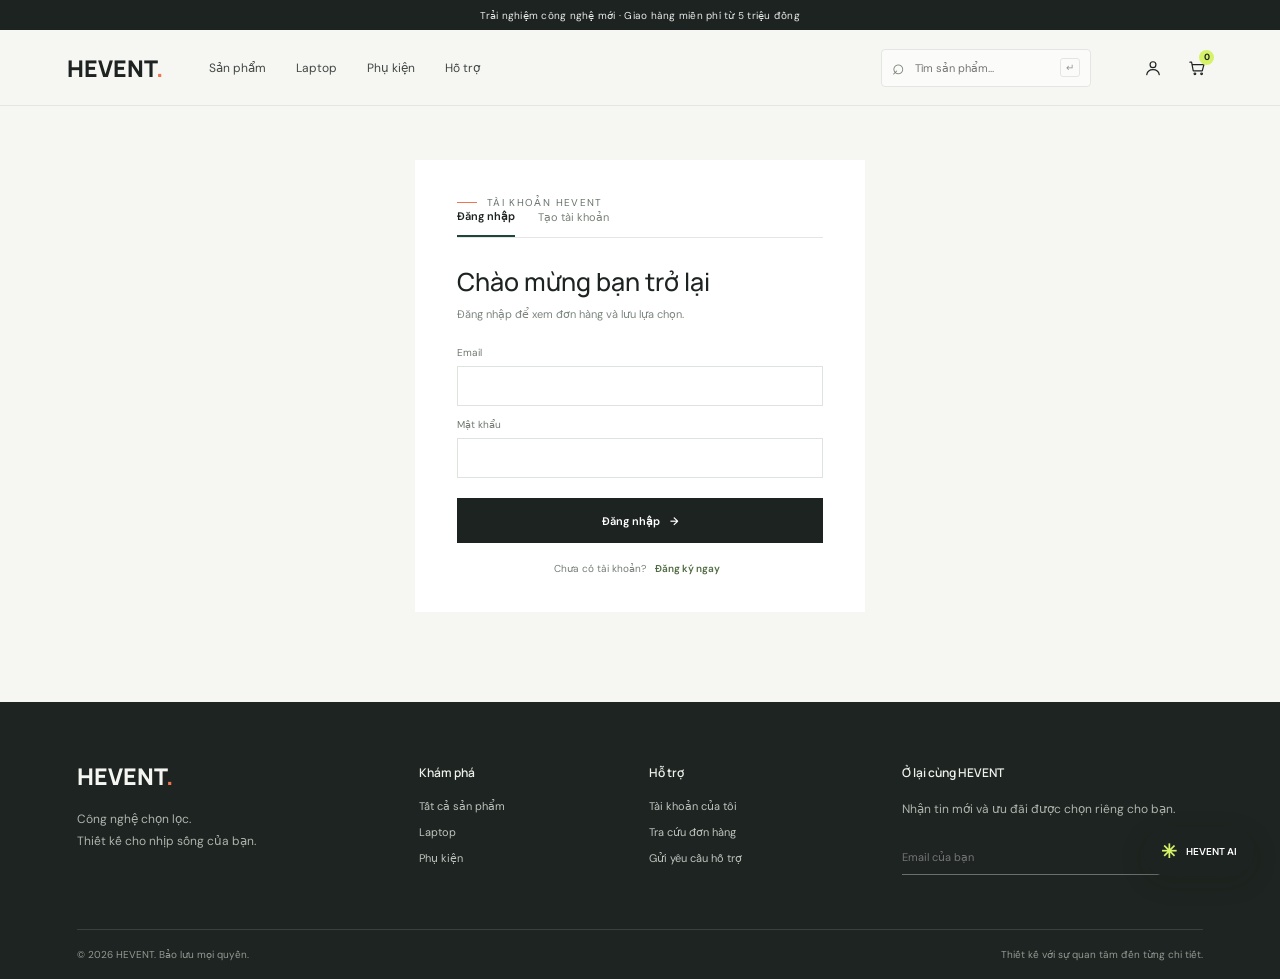
==== account.html @ fc51c32c "Add files via upload" ====
<!doctype html>
<html lang="vi">
<head>
  <meta charset="utf-8">
  <meta name="viewport" content="width=device-width, initial-scale=1">
  <meta name="theme-color" content="#f6f6f3">
  <meta name="description" content="HEVENT - công nghệ chọn lọc, trải nghiệm khác biệt.">
  <title>HEVENT | Tài khoản</title>
  <link rel="preconnect" href="https://fonts.googleapis.com">
  <link rel="preconnect" href="https://fonts.gstatic.com" crossorigin>
  <link href="https://fonts.googleapis.com/css2?family=DM+Sans:wght@400;500;600;700&family=Manrope:wght@400;500;600;700;800&display=swap" rel="stylesheet">
  <link rel="stylesheet" href="styles.css">
  <link rel="stylesheet" href="mobile.css">
  <link rel="stylesheet" href="admin.css">
</head>
<body>
  <div class="announcement">Trải nghiệm công nghệ mới · Giao hàng miễn phí từ 5 triệu đồng</div>
  <header class="site-header">
    <a class="brand" href="#home" aria-label="HEVENT trang chủ">HEVENT<span>.</span></a>
    <nav class="main-nav" aria-label="Điều hướng chính">
      <a href="#catalog">Sản phẩm</a>
      <a href="#catalog?category=Laptop">Laptop</a>
      <a href="#catalog?category=Phụ kiện">Phụ kiện</a>
      <a href="#support">Hỗ trợ</a>
    </nav>
    <form class="header-search" id="search-form" role="search">
      <span aria-hidden="true">⌕</span>
      <input id="search-input" placeholder="Tìm sản phẩm..." aria-label="Tìm sản phẩm">
      <kbd>↵</kbd>
    </form>
    <div class="header-actions">
      <button class="icon-button" id="account-link" title="Tài khoản" aria-label="Tài khoản">
        <svg viewBox="0 0 24 24" aria-hidden="true">
          <circle cx="12" cy="8" r="3.5" />
          <path d="M4.5 20c.7-4 3.2-6 7.5-6s6.8 2 7.5 6" />
        </svg>
      </button>
      <a class="icon-button cart-link" href="#cart" title="Giỏ hàng" aria-label="Giỏ hàng">
        <svg viewBox="0 0 24 24" aria-hidden="true">
          <path d="M3.5 5h2l2 10.5h10.8l2-7.5H7" />
          <circle cx="9.5" cy="19" r="1" />
          <circle cx="17.5" cy="19" r="1" />
        </svg>
        <span id="cart-count">0</span>
      </a>
      <button class="menu-toggle icon-button" id="menu-toggle" title="Mở menu" aria-label="Mở menu">
        <svg viewBox="0 0 24 24">
          <path d="M4 7h16M4 12h16M4 17h16" />
        </svg>
      </button>
    </div>
  </header>
  <main id="app"></main>
  <footer class="site-footer" id="support">
    <div class="footer-main">
      <div class="footer-brand">
        <a class="brand" href="#home">HEVENT<span>.</span></a>
        <p>Công nghệ chọn lọc.<br>Thiết kế cho nhịp sống của bạn.</p>
      </div>
      <div>
        <h3>Khám phá</h3>
        <a href="#catalog">Tất cả sản phẩm</a>
        <a href="#catalog?category=Laptop">Laptop</a>
        <a href="#catalog?category=Phụ kiện">Phụ kiện</a>
      </div>
      <div>
        <h3>Hỗ trợ</h3>
        <a href="#account">Tài khoản của tôi</a>
        <a href="#account">Tra cứu đơn hàng</a>
        <a href="#support-request">Gửi yêu cầu hỗ trợ</a>
      </div>
      <div class="newsletter">
        <h3>Ở lại cùng HEVENT</h3>
        <p>Nhận tin mới và ưu đãi được chọn riêng cho bạn.</p>
        <form id="newsletter-form">
          <input type="email" placeholder="Email của bạn" aria-label="Email nhận tin" required>
          <button aria-label="Đăng ký nhận tin">→</button>
        </form>
        <small id="newsletter-status"></small>
      </div>
    </div>
    <div class="footer-bottom">
      <span>© 2026 HEVENT. Bảo lưu mọi quyền.</span>
      <span>Thiết kế với sự quan tâm đến từng chi tiết.</span>
    </div>
  </footer>
  <button class="chat-launcher" id="chat-launcher" aria-label="Mở trợ lý HEVENT">
    <span class="chat-spark">✳</span>
    <span>HEVENT AI</span>
  </button>
  <section class="chat-panel" id="chat-panel" aria-label="Trợ lý HEVENT" hidden>
    <div class="chat-head">
      <div class="chat-avatar">✳</div>
      <div>
        <strong>Trợ lý HEVENT</strong>
        <small><i></i> Sẵn sàng tư vấn</small>
      </div>
      <button id="chat-close" class="icon-button" aria-label="Đóng chat">×</button>
    </div>
    <div class="chat-messages" id="chat-messages">
      <div class="chat-day">HÔM NAY</div>
      <div class="message assistant-message">Chào bạn! Mình có thể tìm laptop theo nhu cầu, so sánh cấu hình hoặc hướng dẫn đặt hàng. Bạn đang tìm gì nhỉ?</div>
      <div class="chat-prompts">
        <button data-prompt="Tư vấn laptop cho sinh viên">Laptop cho sinh viên</button>
        <button data-prompt="So sánh laptop nổi bật">So sánh sản phẩm</button>
        <button data-prompt="Hướng dẫn đặt hàng">Hướng dẫn mua hàng</button>
      </div>
    </div>
    <form class="chat-compose" id="chat-form">
      <input id="chat-input" placeholder="Nhắn cho HEVENT..." autocomplete="off" aria-label="Tin nhắn">
      <button aria-label="Gửi tin nhắn">↑</button>
    </form>
    <button class="chat-ticket-link" id="ticket-open">Cần nhân viên hỗ trợ? Gửi yêu cầu →</button>
  </section>
  <div class="toast" id="toast" role="status" aria-live="polite"></div>
  <script src="app.js"></script>
</body>
</html>
---- styles.css ----
:root {
  --ink: #1d2321;
  --muted: #707873;
  --line: #e3e6e2;
  --paper: #f6f6f3;
  --white: #fff;
  --lime: #d5f268;
  --green: #1d4739;
  --orange: #ed7553;
  --blue: #dce9f0;
  --font: 'DM Sans',sans-serif;
  --display: 'Manrope',sans-serif
}
* {
  box-sizing: border-box
}
html {
  scroll-behavior: smooth
}
body {
  margin: 0;
  background: var(--paper);
  color: var(--ink);
  font-family: var(--font);
  font-size: 14px;
  -webkit-font-smoothing: antialiased
}
button,input,select,textarea {
  font: inherit
}
button,a {
  -webkit-tap-highlight-color: transparent
}
a {
  color: inherit;
  text-decoration: none
}
button {
  color: inherit
}
.announcement {
  height: 30px;
  background: #1d2321;
  color: #e9ece9;
  text-align: center;
  font-size: 10px;
  letter-spacing: .25px;
  display: grid;
  place-items: center
}
.site-header {
  height: 76px;
  background: rgba(246,246,243,.95);
  display: flex;
  align-items: center;
  padding: 0 max(calc((100vw - 1320px)/2),5.2vw);
  gap: 46px;
  border-bottom: 1px solid rgba(29,35,33,.08);
  position: sticky;
  top: 0;
  z-index: 20;
  backdrop-filter: blur(16px)
}
.brand {
  font: 800 23px var(--display);
  letter-spacing: 0;
  white-space: nowrap
}
.brand span {
  color: var(--orange)
}
.main-nav {
  display: flex;
  align-items: center;
  gap: 30px;
  white-space: nowrap
}
.main-nav a {
  font-size: 12px;
  color: #414844;
  transition: color .2s
}
.main-nav a:hover,.text-link:hover {
  color: #648418
}
.header-search {
  height: 38px;
  border: 1px solid var(--line);
  border-radius: 4px;
  display: flex;
  align-items: center;
  gap: 8px;
  padding: 0 10px;
  margin-left: auto;
  min-width: 210px;
  background: rgba(255,255,255,.55)
}
.header-search>span {
  font-size: 21px;
  line-height: 1;
  color: #788078
}
.header-search input {
  width: 100%;
  border: 0;
  background: transparent;
  outline: 0;
  font-size: 11px
}
.header-search kbd {
  font: 10px var(--font);
  color: #929992;
  border: 1px solid var(--line);
  padding: 2px 5px;
  border-radius: 3px
}
.header-actions {
  display: flex;
  align-items: center;
  gap: 12px
}
.icon-button {
  position: relative;
  border: 0;
  background: transparent;
  padding: 6px;
  display: grid;
  place-items: center;
  cursor: pointer;
  color: var(--ink)
}
.icon-button svg {
  width: 20px;
  height: 20px;
  fill: none;
  stroke: currentColor;
  stroke-width: 1.45;
  stroke-linecap: round;
  stroke-linejoin: round
}
.cart-link span {
  position: absolute;
  right: -1px;
  top: -2px;
  min-width: 15px;
  height: 15px;
  display: grid;
  place-items: center;
  background: var(--lime);
  border-radius: 50%;
  font-size: 9px;
  font-weight: 700
}
.menu-toggle {
  display: none
}
.site-footer {
  background: #1e2421;
  color: #edf0eb;
  padding: 58px max(calc((100vw - 1240px)/2),6vw) 0;
  margin-top: 90px
}
.footer-main {
  display: grid;
  grid-template-columns: 1.3fr .8fr .9fr 1.35fr;
  gap: 52px;
  padding-bottom: 52px
}
.footer-brand p,.newsletter p {
  color: #aeb5ae;
  line-height: 1.8;
  font-size: 12px;
  margin-top: 17px
}
.site-footer h3 {
  font: 600 12px var(--display);
  margin: 4px 0 18px
}
.site-footer .footer-main>div:not(:first-child)>a {
  display: block;
  color: #bfc5bf;
  font-size: 11px;
  margin: 12px 0
}
.site-footer .brand {
  color: #f5f6f2
}
.newsletter form {
  display: flex;
  border-bottom: 1px solid #68706a;
  margin-top: 19px
}
.newsletter input {
  border: 0;
  background: none;
  color: white;
  outline: 0;
  padding: 10px 0;
  width: 100%;
  font-size: 11px
}
.newsletter button {
  background: none;
  border: 0;
  color: var(--lime);
  font-size: 19px;
  cursor: pointer
}
.newsletter small {
  color: var(--lime);
  font-size: 10px
}
.footer-bottom {
  border-top: 1px solid #3a413c;
  display: flex;
  justify-content: space-between;
  padding: 18px 0;
  color: #929a93;
  font-size: 10px
}
.hero {
  max-width: 1440px;
  margin: auto;
  padding: 27px 5.2vw 0
}
.hero-grid {
  display: grid;
  grid-template-columns: 1.08fr .92fr;
  min-height: 470px;
  background: #e5ebe5;
  overflow: hidden;
  position: relative
}
.hero-copy {
  padding: 72px 30px 58px clamp(35px,7.4vw,108px);
  display: flex;
  flex-direction: column;
  align-items: flex-start;
  justify-content: center;
  position: relative;
  z-index: 2
}
.eyebrow {
  font-size: 10px;
  letter-spacing: 1.35px;
  text-transform: uppercase;
  color: #68736b;
  display: flex;
  align-items: center;
  gap: 10px
}
.eyebrow:before {
  content: '';
  width: 20px;
  height: 1px;
  background: var(--orange)
}
h1,h2,h3,p {
  margin-top: 0
}
.hero h1 {
  font: 500 clamp(39px,5.1vw,68px)/1.07 var(--display);
  letter-spacing: 0;
  margin: 22px 0 18px;
  max-width: 520px
}
.hero h1 em {
  font-style: normal;
  color: #667963
}
.hero-copy>p {
  max-width: 380px;
  color: #66706a;
  line-height: 1.8;
  font-size: 13px;
  margin-bottom: 27px
}
.button {
  display: inline-flex;
  align-items: center;
  justify-content: center;
  gap: 10px;
  border: 0;
  cursor: pointer;
  min-height: 45px;
  padding: 0 19px;
  font-size: 11px;
  font-weight: 600;
  transition: transform .2s,background .2s
}
.button:hover {
  transform: translateY(-2px)
}
.button-dark {
  background: var(--ink);
  color: white
}
.button-dark:hover {
  background: var(--green)
}
.button-light {
  background: white;
  color: var(--ink)
}
.button-lime {
  background: var(--lime);
  color: #243021
}
.button-outline {
  border: 1px solid var(--line);
  background: transparent
}
.hero-photo {
  position: relative;
  min-height: 420px;
  background: #c9d6d2 url('https://images.unsplash.com/photo-1496181133206-80ce9b88a853?auto=format&fit=crop&w=1400&q=85') center 49%/cover no-repeat
}
.hero-photo:after {
  content: '';
  position: absolute;
  inset: 0;
  background: linear-gradient(90deg,rgba(229,235,229,.25),transparent 34%)
}
.hero-note {
  position: absolute;
  right: 27px;
  bottom: 24px;
  background: rgba(255,255,255,.9);
  backdrop-filter: blur(12px);
  padding: 14px 18px;
  min-width: 158px
}
.hero-note span {
  font-size: 9px;
  color: #6b756d;
  display: block;
  margin-bottom: 5px
}
.hero-note strong {
  font: 600 12px var(--display)
}
.hero-index {
  position: absolute;
  bottom: 25px;
  left: clamp(35px,7.4vw,108px);
  font-size: 10px;
  color: #69726c
}
.hero-index b {
  color: var(--ink)
}
.hero-arrow {
  position: absolute;
  bottom: 18px;
  right: calc(46% + 20px);
  display: flex;
  gap: 6px
}
.circle-button {
  border: 1px solid #cbd2cc;
  background: transparent;
  width: 31px;
  height: 31px;
  border-radius: 50%;
  cursor: pointer
}
.perks {
  display: grid;
  grid-template-columns: repeat(4,1fr);
  max-width: 1240px;
  margin: 0 auto;
  padding: 24px 6vw;
  border-bottom: 1px solid var(--line)
}
.perk {
  display: flex;
  align-items: center;
  justify-content: center;
  gap: 11px;
  border-right: 1px solid var(--line)
}
.perk:last-child {
  border: 0
}
.perk-symbol {
  font-size: 17px;
  color: #5d7650
}
.perk strong {
  display: block;
  font-size: 10px;
  font-weight: 600
}
.perk small {
  display: block;
  color: #7d857e;
  font-size: 9px;
  margin-top: 4px
}
.section {
  max-width: 1240px;
  margin: 0 auto;
  padding: 79px 0 0
}
.section-heading {
  display: flex;
  align-items: end;
  justify-content: space-between;
  margin-bottom: 27px
}
.section-heading .eyebrow {
  margin-bottom: 12px
}
.section-heading h2 {
  font: 500 31px/1.2 var(--display);
  letter-spacing: 0;
  margin: 0
}
.section-heading p {
  font-size: 11px;
  color: var(--muted);
  margin: 8px 0 0
}
.text-link {
  font-size: 11px;
  font-weight: 600;
  display: flex;
  gap: 10px;
  align-items: center
}
.category-rail {
  display: grid;
  grid-template-columns: repeat(5,1fr);
  gap: 12px
}
.category-tile {
  height: 145px;
  background: white;
  position: relative;
  display: flex;
  align-items: flex-end;
  padding: 17px;
  overflow: hidden;
  transition: transform .2s
}
.category-tile:hover {
  transform: translateY(-3px)
}
.category-tile:before {
  content: attr(data-mark);
  position: absolute;
  top: 6px;
  right: 14px;
  color: #ecede9;
  font: 700 76px var(--display);
  letter-spacing: 0
}
.category-tile:nth-child(2) {
  background: #e7eae1
}
.category-tile:nth-child(3) {
  background: #e5ecee
}
.category-tile:nth-child(4) {
  background: #ece5df
}
.category-tile:nth-child(5) {
  background: #e9e9e2
}
.category-tile span {
  font: 600 13px var(--display);
  position: relative
}
.category-tile small {
  font: 10px var(--font);
  display: block;
  color: #777f78;
  margin-top: 5px
}
.products-section {
  padding-top: 82px
}
.product-toolbar {
  display: flex;
  gap: 8px
}
.chip {
  border: 1px solid var(--line);
  border-radius: 30px;
  padding: 8px 13px;
  background: transparent;
  cursor: pointer;
  font-size: 10px;
  color: #5d665f
}
.chip.active,.chip:hover {
  background: var(--ink);
  border-color: var(--ink);
  color: white
}
.product-grid {
  display: grid;
  grid-template-columns: repeat(4,minmax(0,1fr));
  gap: 14px
}
.product-card {
  min-width: 0;
  background: white;
  position: relative;
  cursor: pointer;
  transition: transform .24s;
  display: flex;
  flex-direction: column
}
.product-card:hover {
  transform: translateY(-4px)
}
.product-visual {
  height: 205px;
  background: #eef0ed;
  position: relative;
  overflow: hidden;
  display: grid;
  place-items: center
}
.product-visual img {
  width: 100%;
  height: 100%;
  object-fit: cover;
  transition: transform .45s
}
.product-card:hover .product-visual img {
  transform: scale(1.04)
}
.product-tag {
  position: absolute;
  top: 12px;
  left: 12px;
  background: var(--lime);
  padding: 5px 8px;
  font-size: 8px;
  text-transform: uppercase;
  letter-spacing: .5px
}
.product-fav {
  position: absolute;
  right: 10px;
  top: 10px;
  background: #fff;
  width: 28px;
  height: 28px;
  border: 0;
  border-radius: 50%;
  cursor: pointer;
  font-size: 15px
}
.product-info {
  padding: 15px 15px 16px;
  display: flex;
  flex-direction: column;
  flex: 1
}
.product-brand {
  font-size: 9px;
  letter-spacing: .6px;
  color: #818a82;
  text-transform: uppercase
}
.product-info h3 {
  font: 600 13px/1.45 var(--display);
  margin: 7px 0;
  min-height: 36px
}
.product-meta {
  font-size: 9px;
  color: #7c857e;
  line-height: 1.6
}
.product-bottom {
  display: flex;
  align-items: end;
  justify-content: space-between;
  margin-top: 14px;
  gap: 6px
}
.product-price {
  font: 700 14px var(--display)
}
.product-old {
  font-size: 9px;
  color: #9ba19b;
  text-decoration: line-through;
  margin-top: 4px
}
.add-small {
  width: 30px;
  height: 30px;
  background: #f1f3ef;
  border: 0;
  border-radius: 50%;
  font-size: 18px;
  cursor: pointer;
  flex: none
}
.add-small:hover {
  background: var(--lime)
}
.product-compare {
  font-size: 9px;
  color: #727a73;
  display: flex;
  align-items: center;
  gap: 5px;
  margin-top: 12px
}
.product-compare input {
  accent-color: #5a744b
}
.editorial-band {
  max-width: 1240px;
  margin: 84px auto 0;
  display: grid;
  grid-template-columns: 1fr 1fr;
  min-height: 325px;
  background: #e8ebe5
}
.editorial-image {
  background: url('https://images.unsplash.com/photo-1498050108023-c5249f4df085?auto=format&fit=crop&w=1200&q=85') center/cover;
  min-height: 300px
}
.editorial-copy {
  padding: 48px clamp(25px,5vw,72px);
  display: flex;
  flex-direction: column;
  align-items: flex-start;
  justify-content: center
}
.editorial-copy h2 {
  font: 500 31px/1.2 var(--display);
  margin: 15px 0
}
.editorial-copy p {
  color: #67716a;
  line-height: 1.8;
  font-size: 12px;
  max-width: 370px
}
.editorial-copy .button {
  margin-top: 9px
}
.quote-band {
  max-width: 1240px;
  margin: 70px auto 0;
  padding: 34px 8%;
  background: #dce9f0;
  display: flex;
  align-items: center;
  justify-content: space-between;
  gap: 20px
}
.quote-band p {
  font: 500 17px/1.6 var(--display);
  max-width: 550px;
  margin: 0
}
.quote-band span {
  font-size: 10px;
  color: #687773
}
.catalog-layout {
  max-width: 1240px;
  margin: 0 auto;
  padding: 42px 0 0;
  display: grid;
  grid-template-columns: 205px 1fr;
  gap: 36px
}
.catalog-title {
  grid-column: 1/-1;
  display: flex;
  align-items: end;
  justify-content: space-between;
  margin-bottom: -8px
}
.catalog-title .eyebrow {
  margin-bottom: 13px
}
.catalog-title h1 {
  font: 500 34px var(--display);
  margin: 0
}
.catalog-title p {
  color: var(--muted);
  font-size: 11px;
  margin: 9px 0 0
}
.catalog-side {
  border-right: 1px solid var(--line);
  padding-right: 23px
}
.filter-group {
  padding: 18px 0;
  border-bottom: 1px solid var(--line)
}
.filter-group h3 {
  font: 600 11px var(--display);
  margin-bottom: 14px
}
.filter-option {
  display: flex;
  align-items: center;
  gap: 8px;
  margin: 11px 0;
  color: #616a62;
  font-size: 10px
}
.filter-option input {
  accent-color: var(--green)
}
.filter-option span:last-child {
  margin-left: auto;
  color: #939a94
}
.range-wrap input {
  width: 100%;
  accent-color: var(--green)
}
.range-value {
  font-size: 10px;
  color: #6e776f;
  margin-top: 8px
}
.catalog-results {
  min-width: 0
}
.catalog-controls {
  display: flex;
  align-items: center;
  justify-content: space-between;
  margin-bottom: 17px
}
.catalog-controls>span {
  font-size: 10px;
  color: #768078
}
.catalog-controls select {
  border: 1px solid var(--line);
  padding: 9px;
  background: transparent;
  color: #566057;
  font-size: 10px;
  outline: 0
}
.catalog-grid {
  grid-template-columns: repeat(3,minmax(0,1fr))
}
.catalog-grid .product-visual {
  height: 190px
}
.breadcrumb {
  max-width: 1240px;
  margin: 27px auto 20px;
  font-size: 10px;
  color: #849087
}
.breadcrumb a:hover {
  color: var(--ink)
}
.product-detail {
  max-width: 1240px;
  margin: auto;
  display: grid;
  grid-template-columns: 1.06fr .94fr;
  gap: 68px;
  padding: 4px 0 20px
}
.detail-photo {
  background: #e9ece8;
  aspect-ratio: 1.12;
  position: relative;
  overflow: hidden
}
.detail-photo img {
  width: 100%;
  height: 100%;
  object-fit: cover
}
.detail-thumb-row {
  display: flex;
  gap: 9px;
  margin-top: 10px
}
.detail-thumb {
  width: 72px;
  height: 62px;
  background: #e9ece8;
  border: 1px solid transparent;
  padding: 0;
  cursor: pointer
}
.detail-thumb img {
  width: 100%;
  height: 100%;
  object-fit: cover
}
.detail-thumb.selected {
  border-color: #627a4b
}
.detail-copy {
  padding: 9px 0
}
.detail-copy .product-brand {
  letter-spacing: 1px
}
.detail-copy h1 {
  font: 500 34px/1.2 var(--display);
  margin: 14px 0
}
.detail-rating {
  font-size: 10px;
  color: #768078
}
.detail-rating b {
  color: #667e49
}
.detail-price {
  font: 700 24px var(--display);
  margin: 21px 0 5px
}
.detail-old {
  font-size: 11px;
  color: #909790;
  text-decoration: line-through
}
.detail-note {
  font-size: 10px;
  color: #717a72;
  margin: 14px 0 25px
}
.detail-copy h3 {
  font: 600 11px var(--display);
  margin: 22px 0 10px
}
.color-options {
  display: flex;
  gap: 9px
}
.color-dot {
  border: 1px solid #dfe2de;
  background: white;
  padding: 5px 9px;
  font-size: 10px;
  cursor: pointer
}
.color-dot.active {
  border-color: #445f43
}
.detail-actions {
  display: flex;
  gap: 9px;
  margin-top: 24px
}
.detail-actions .button:first-child {
  flex: 1
}
.qty-control {
  display: flex;
  align-items: center;
  border: 1px solid var(--line)
}
.qty-control button {
  width: 34px;
  height: 43px;
  background: transparent;
  border: 0;
  cursor: pointer
}
.qty-control span {
  width: 22px;
  text-align: center;
  font-size: 11px
}
.spec-list {
  border-top: 1px solid var(--line);
  margin-top: 26px
}
.spec-row {
  display: flex;
  justify-content: space-between;
  gap: 12px;
  padding: 12px 0;
  border-bottom: 1px solid var(--line);
  font-size: 10px
}
.spec-row span {
  color: #778077
}
.benefit-list {
  display: grid;
  grid-template-columns: 1fr 1fr;
  gap: 13px;
  margin-top: 20px
}
.benefit-list span {
  font-size: 10px;
  color: #647064
}
.benefit-list b {
  color: #57724a;
  margin-right: 6px
}
.page-shell {
  max-width: 1160px;
  margin: 54px auto 0;
  min-height: 360px
}
.page-heading {
  margin-bottom: 28px
}
.page-heading .eyebrow {
  margin-bottom: 12px
}
.page-heading h1 {
  font: 500 34px var(--display);
  margin: 0
}
.page-heading p {
  font-size: 11px;
  color: var(--muted);
  margin: 9px 0
}
.cart-layout {
  display: grid;
  grid-template-columns: 1fr 350px;
  gap: 50px
}
.cart-list {
  border-top: 1px solid var(--line)
}
.cart-row {
  display: grid;
  grid-template-columns: 95px 1fr auto auto;
  align-items: center;
  gap: 18px;
  padding: 16px 0;
  border-bottom: 1px solid var(--line)
}
.cart-row img {
  width: 95px;
  height: 82px;
  object-fit: cover;
  background: #ecefeb
}
.cart-row h3 {
  font: 600 12px/1.45 var(--display);
  margin: 0 0 5px
}
.cart-row p {
  font-size: 10px;
  color: #7c857e;
  margin: 0
}
.cart-row .qty-control button {
  height: 30px;
  width: 29px
}
.cart-row .qty-control {
  height: 32px
}
.cart-row .row-price {
  font: 600 12px var(--display);
  white-space: nowrap
}
.remove-line {
  border: 0;
  background: none;
  color: #9aa19b;
  cursor: pointer;
  font-size: 17px;
  margin-left: -12px
}
.summary-box {
  background: #fff;
  padding: 23px;
  height: max-content
}
.summary-box h2 {
  font: 600 15px var(--display);
  margin-bottom: 20px
}
.summary-line {
  display: flex;
  justify-content: space-between;
  margin: 12px 0;
  color: #6a746c;
  font-size: 11px
}
.summary-line.total {
  border-top: 1px solid var(--line);
  padding-top: 16px;
  margin-top: 18px;
  color: var(--ink);
  font-weight: 700
}
.summary-box .button {
  width: 100%;
  margin-top: 13px
}
.summary-box small {
  font-size: 9px;
  color: #818a82;
  line-height: 1.7;
  display: block;
  margin-top: 11px
}
.empty-state {
  text-align: center;
  padding: 65px 15px;
  background: white
}
.empty-state .empty-mark {
  font-size: 31px;
  color: #9eaa94
}
.empty-state h2 {
  font: 500 20px var(--display);
  margin: 12px 0 8px
}
.empty-state p {
  color: #7a847b;
  font-size: 11px
}
.checkout-layout {
  display: grid;
  grid-template-columns: 1.2fr .8fr;
  gap: 45px
}
.form-section {
  margin: 0 0 26px
}
.form-section h2 {
  font: 600 15px var(--display);
  margin-bottom: 15px
}
.form-grid {
  display: grid;
  grid-template-columns: 1fr 1fr;
  gap: 12px
}
.field {
  display: flex;
  flex-direction: column;
  gap: 7px;
  margin-bottom: 12px
}
.field label {
  font-size: 10px;
  color: #6e786f
}
.field input,.field select,.field textarea {
  border: 1px solid #dfe3df;
  background: #fff;
  padding: 12px;
  font-size: 11px;
  outline: 0;
  border-radius: 0
}
.field input:focus,.field select:focus,.field textarea:focus {
  border-color: #69805d
}
.field.full {
  grid-column: 1/-1
}
.payment-option {
  padding: 13px;
  border: 1px solid var(--line);
  display: flex;
  align-items: center;
  gap: 10px;
  font-size: 10px;
  margin: 8px 0;
  background: #fff
}
.payment-option input {
  accent-color: var(--green)
}
.auth-wrap {
  max-width: 450px;
  margin: 0 auto;
  background: white;
  padding: 36px 42px
}
.auth-tabs {
  display: flex;
  border-bottom: 1px solid var(--line);
  gap: 23px;
  margin-bottom: 26px
}
.auth-tabs button {
  background: none;
  border: 0;
  padding: 0 0 12px;
  cursor: pointer;
  font-size: 11px;
  color: #788078
}
.auth-tabs button.active {
  color: var(--ink);
  border-bottom: 2px solid var(--green);
  font-weight: 600
}
.auth-wrap h1 {
  font: 500 25px var(--display);
  margin-bottom: 8px
}
.auth-wrap>p {
  color: #7c857e;
  font-size: 11px;
  margin-bottom: 25px
}
.auth-wrap .button {
  width: 100%;
  margin-top: 8px
}
.auth-switch {
  font-size: 10px;
  text-align: center;
  color: #747d75;
  margin-top: 18px
}
.auth-switch button {
  border: 0;
  background: none;
  color: #506c42;
  font-size: 10px;
  cursor: pointer;
  font-weight: 600
}
.account-layout {
  display: grid;
  grid-template-columns: 225px 1fr;
  gap: 34px
}
.account-nav {
  background: white;
  padding: 13px;
  height: max-content
}
.account-nav button {
  width: 100%;
  text-align: left;
  padding: 13px;
  border: 0;
  background: none;
  font-size: 10px;
  cursor: pointer;
  color: #727b73
}
.account-nav button.active {
  background: #eff2ec;
  color: #344734;
  font-weight: 600
}
.account-panel {
  background: white;
  padding: 27px
}
.account-panel h2 {
  font: 600 16px var(--display)
}
.account-panel>p {
  font-size: 10px;
  color: #788078
}
.account-orders {
  width: 100%;
  border-collapse: collapse;
  margin-top: 19px;
  font-size: 10px
}
.account-orders th,.account-orders td {
  text-align: left;
  border-bottom: 1px solid var(--line);
  padding: 13px 8px
}
.account-orders th {
  color: #7c857d;
  font-weight: 500
}
.status {
  display: inline-block;
  background: #edf1e8;
  color: #536c45;
  padding: 5px 8px;
  font-size: 9px
}
.admin-shell {
  max-width: 1320px;
  margin: 35px auto 0;
  display: grid;
  grid-template-columns: 205px 1fr;
  gap: 25px;
  min-height: 510px
}
.admin-side {
  background: #202723;
  padding: 22px 13px;
  color: #e9ece9;
  height: max-content
}
.admin-side .brand {
  font-size: 17px;
  padding: 0 9px;
  display: block;
  margin-bottom: 25px
}
.admin-side>small {
  font-size: 9px;
  color: #929b94;
  letter-spacing: .7px;
  padding: 0 10px
}
.admin-side button {
  width: 100%;
  display: flex;
  gap: 10px;
  align-items: center;
  padding: 12px 10px;
  background: none;
  border: 0;
  color: #bdc5bd;
  font-size: 10px;
  text-align: left;
  cursor: pointer;
  margin-top: 3px
}
.admin-side button.active,.admin-side button:hover {
  background: #36443a;
  color: #fff
}
.admin-content {
  min-width: 0
}
.admin-heading {
  display: flex;
  align-items: center;
  justify-content: space-between;
  margin: 0 0 22px
}
.admin-heading h1 {
  font: 500 23px var(--display);
  margin: 0
}
.admin-heading p {
  font-size: 10px;
  color: #768078;
  margin: 6px 0 0
}
.admin-stats {
  display: grid;
  grid-template-columns: repeat(4,1fr);
  gap: 12px;
  margin-bottom: 18px
}
.admin-stat {
  padding: 16px;
  background: white
}
.admin-stat small {
  font-size: 9px;
  color: #7b847c
}
.admin-stat strong {
  font: 600 23px var(--display);
  display: block;
  margin-top: 12px
}
.admin-stat span {
  font-size: 9px;
  color: #64804f
}
.admin-table-wrap {
  background: white;
  overflow: auto
}
.admin-toolbar {
  display: flex;
  justify-content: space-between;
  align-items: center;
  padding: 14px
}
.admin-toolbar input {
  border: 1px solid var(--line);
  padding: 9px 11px;
  font-size: 10px;
  outline: 0
}
.admin-table {
  width: 100%;
  border-collapse: collapse;
  white-space: nowrap;
  font-size: 10px
}
.admin-table th,.admin-table td {
  text-align: left;
  padding: 12px 14px;
  border-top: 1px solid #eff0ed
}
.admin-table th {
  color: #798279;
  font-weight: 500;
  font-size: 9px
}
.admin-product-cell {
  display: flex;
  align-items: center;
  gap: 9px
}
.admin-product-cell img {
  width: 37px;
  height: 34px;
  object-fit: cover;
  background: #eef0ec
}
.table-action {
  border: 0;
  background: none;
  color: #667d50;
  cursor: pointer;
  font-size: 10px
}
.admin-select {
  border: 1px solid var(--line);
  background: white;
  padding: 7px;
  font-size: 9px
}
.admin-categories {
  display: grid;
  grid-template-columns: repeat(3,1fr);
  gap: 12px
}
.admin-category {
  background: white;
  padding: 18px
}
.admin-category strong {
  font: 600 13px var(--display)
}
.admin-category span {
  display: block;
  color: #7a837a;
  font-size: 10px;
  margin-top: 7px
}
.modal-backdrop {
  position: fixed;
  inset: 0;
  background: rgba(20,26,22,.46);
  z-index: 60;
  display: grid;
  place-items: center;
  padding: 20px
}
.modal {
  background: white;
  width: min(560px,100%);
  max-height: 90vh;
  overflow: auto;
  padding: 25px
}
.modal-head {
  display: flex;
  justify-content: space-between;
  align-items: center;
  margin-bottom: 20px
}
.modal-head h2 {
  font: 600 18px var(--display);
  margin: 0
}
.modal-close {
  border: 0;
  background: none;
  font-size: 22px;
  cursor: pointer
}
.modal-actions {
  display: flex;
  justify-content: flex-end;
  gap: 8px;
  margin-top: 15px
}
.compare-grid {
  display: grid;
  grid-template-columns: repeat(2,1fr);
  gap: 12px
}
.compare-product {
  text-align: center;
  padding: 12px;
  background: #f5f6f3
}
.compare-product img {
  width: 100%;
  height: 115px;
  object-fit: cover
}
.compare-product h3 {
  font: 600 12px var(--display);
  margin: 10px 0
}
.compare-row {
  display: flex;
  justify-content: space-between;
  border-bottom: 1px solid var(--line);
  font-size: 10px;
  padding: 10px 0;
  gap: 12px
}
.support-form {
  display: none
}
.toast {
  position: fixed;
  z-index: 90;
  bottom: 25px;
  left: 50%;
  transform: translate(-50%,15px);
  background: #202723;
  color: white;
  padding: 12px 18px;
  font-size: 11px;
  opacity: 0;
  pointer-events: none;
  transition: opacity .2s,transform .2s
}
.toast.show {
  opacity: 1;
  transform: translate(-50%,0)
}
.chat-launcher {
  position: fixed;
  z-index: 40;
  right: 25px;
  bottom: 24px;
  height: 49px;
  padding: 0 18px;
  background: var(--ink);
  color: white;
  border: 0;
  border-radius: 28px;
  display: flex;
  align-items: center;
  gap: 9px;
  box-shadow: 0 7px 24px #17201825;
  font-size: 10px;
  font-weight: 600;
  cursor: pointer
}
.chat-spark {
  color: var(--lime);
  font-size: 19px
}
.chat-panel {
  position: fixed;
  z-index: 50;
  right: 25px;
  bottom: 84px;
  width: 350px;
  height: 480px;
  background: #f9faf7;
  box-shadow: 0 10px 50px #1520192b;
  display: flex;
  flex-direction: column;
  border: 1px solid #e2e6df
}
.chat-head {
  height: 67px;
  background: #202723;
  color: white;
  display: flex;
  align-items: center;
  gap: 11px;
  padding: 0 15px;
  flex: none
}
.chat-avatar {
  width: 34px;
  height: 34px;
  background: #37453a;
  color: var(--lime);
  display: grid;
  place-items: center;
  border-radius: 50%;
  font-size: 17px
}
.chat-head strong {
  font-size: 11px;
  display: block
}
.chat-head small {
  font-size: 9px;
  color: #bbc3bb;
  display: flex;
  gap: 5px;
  align-items: center;
  margin-top: 4px
}
.chat-head small i {
  width: 5px;
  height: 5px;
  background: #9dda76;
  border-radius: 50%
}
.chat-head .icon-button {
  margin-left: auto;
  color: white;
  font-size: 20px
}
.chat-messages {
  padding: 15px;
  overflow: auto;
  flex: 1
}
.chat-day {
  text-align: center;
  color: #9aa19b;
  font-size: 8px;
  letter-spacing: .7px;
  margin: 2px 0 13px
}
.message {
  max-width: 88%;
  padding: 11px 12px;
  font-size: 10px;
  line-height: 1.7;
  margin-bottom: 9px
}
.assistant-message {
  background: white;
  border: 1px solid #e8ebe5
}
.user-message {
  background: #eaf0df;
  margin-left: auto
}
.chat-prompts {
  display: flex;
  flex-direction: column;
  align-items: flex-start;
  gap: 6px;
  margin-top: 12px
}
.chat-prompts button {
  background: transparent;
  border: 1px solid #dfe4da;
  border-radius: 20px;
  padding: 7px 10px;
  color: #56644f;
  font-size: 9px;
  cursor: pointer
}
.chat-prompts button:hover {
  background: #eff3e9
}
.chat-compose {
  display: flex;
  margin: 0 12px 8px;
  background: white;
  border: 1px solid #e0e4de;
  padding: 5px
}
.chat-compose input {
  flex: 1;
  border: 0;
  outline: 0;
  padding: 7px;
  font-size: 10px;
  min-width: 0
}
.chat-compose button {
  width: 29px;
  height: 29px;
  border: 0;
  background: var(--green);
  color: white;
  cursor: pointer;
  font-size: 15px
}
.chat-ticket-link {
  border: 0;
  background: none;
  color: #68766a;
  font-size: 9px;
  padding: 8px 10px 13px;
  cursor: pointer
}
.support-request {
  max-width: 590px;
  margin: auto;
  background: white;
  padding: 25px
}
.support-request h2 {
  font: 600 17px var(--display)
}
.toast {
  border-radius: 3px
}
.empty-state .button {
  margin-top: 8px
}
@media(max-width:1350px) {
  .section,.editorial-band,.quote-band,.catalog-layout,.breadcrumb,.product-detail,.page-shell,.admin-shell {
    margin-left: 5.2vw;
    margin-right: 5.2vw
  }
  .section {
    padding-top: 70px
  }
  .admin-shell {
    max-width: none
  }
  .catalog-layout,.product-detail {
    max-width: none
  }
}
@media(max-width:980px) {
  .site-header {
    gap: 22px;
    padding: 0 4vw
  }
  .main-nav {
    gap: 17px
  }
  .header-search {
    min-width: 160px
  }
  .section {
    margin-left: 4vw;
    margin-right: 4vw
  }
  .hero {
    padding-left: 4vw;
    padding-right: 4vw
  }
  .hero-grid {
    min-height: 420px
  }
  .hero-copy {
    padding-left: 6vw
  }
  .hero h1 {
    font-size: 49px
  }
  .product-visual {
    height: 170px
  }
  .catalog-layout,.product-detail,.page-shell,.admin-shell {
    margin-left: 4vw;
    margin-right: 4vw
  }
  .product-detail {
    gap: 35px
  }
  .footer-main {
    gap: 24px
  }
  .catalog-grid {
    grid-template-columns: repeat(2,minmax(0,1fr))
  }
}
@media(max-width:700px) {
  .announcement {
    height: 27px;
    font-size: 9px
  }
  .site-header {
    height: 63px;
    padding: 0 18px;
    gap: 12px
  }
  .brand {
    font-size: 20px
  }
  .main-nav {
    display: none;
    position: absolute;
    top: 63px;
    left: 0;
    right: 0;
    background: var(--paper);
    padding: 15px 20px 20px;
    border-bottom: 1px solid var(--line);
    flex-direction: column;
    align-items: flex-start;
    gap: 17px
  }
  .main-nav.open {
    display: flex
  }
  .header-search {
    min-width: 0;
    width: 38px;
    height: 36px;
    border: 0;
    padding: 0;
    background: none;
    margin-left: auto;
    justify-content: center
  }
  .header-search input,.header-search kbd {
    display: none
  }
  .header-search>span {
    font-size: 23px
  }
  .header-actions {
    gap: 5px
  }
  .menu-toggle {
    display: grid
  }
  .hero {
    padding: 13px 12px 0
  }
  .hero-grid {
    grid-template-columns: 1fr;
    min-height: 0
  }
  .hero-copy {
    padding: 39px 25px 41px
  }
  .hero h1 {
    font-size: 43px;
    margin: 17px 0 12px
  }
  .hero-copy>p {
    font-size: 11px;
    margin-bottom: 20px
  }
  .hero-photo {
    min-height: 238px;
    grid-row: 1
  }
  .hero-note {
    right: 12px;
    bottom: 12px
  }
  .hero-index,.hero-arrow {
    display: none
  }
  .perks {
    grid-template-columns: 1fr 1fr;
    padding: 10px 14px
  }
  .perk {
    justify-content: flex-start;
    padding: 12px 5px;
    border-right: 0
  }
  .perk:nth-child(odd) {
    border-right: 1px solid var(--line)
  }
  .perk-symbol {
    font-size: 15px
  }
  .perk strong {
    font-size: 9px
  }
  .perk small {
    font-size: 8px
  }
  .section {
    padding-top: 54px;
    margin: 0 16px
  }
  .section-heading {
    align-items: flex-end;
    margin-bottom: 18px
  }
  .section-heading h2 {
    font-size: 24px
  }
  .section-heading .eyebrow {
    font-size: 8px
  }
  .section-heading p {
    font-size: 9px;
    max-width: 210px;
    line-height: 1.6
  }
  .text-link {
    font-size: 9px;
    gap: 4px;
    white-space: nowrap
  }
  .category-rail {
    grid-template-columns: repeat(2,1fr);
    gap: 8px
  }
  .category-tile {
    height: 98px;
    padding: 12px
  }
  .category-tile:last-child {
    display: none
  }
  .category-tile:before {
    font-size: 54px
  }
  .category-tile span {
    font-size: 11px
  }
  .category-tile small {
    font-size: 8px
  }
  .product-toolbar {
    overflow: auto
  }
  .chip {
    white-space: nowrap;
    padding: 7px 11px;
    font-size: 9px
  }
  .product-grid {
    grid-template-columns: repeat(2,minmax(0,1fr));
    gap: 9px
  }
  .product-visual {
    height: 130px
  }
  .product-tag {
    font-size: 7px;
    top: 8px;
    left: 8px;
    padding: 4px 6px
  }
  .product-fav {
    width: 24px;
    height: 24px;
    right: 7px;
    top: 7px
  }
  .product-info {
    padding: 11px 10px 12px
  }
  .product-info h3 {
    font-size: 11px;
    min-height: 32px
  }
  .product-meta {
    font-size: 8px
  }
  .product-price {
    font-size: 12px
  }
  .product-old {
    font-size: 8px
  }
  .product-compare {
    font-size: 8px;
    margin-top: 9px
  }
  .add-small {
    width: 27px;
    height: 27px
  }
  .editorial-band {
    margin: 53px 12px 0;
    grid-template-columns: 1fr
  }
  .editorial-image {
    min-height: 190px
  }
  .editorial-copy {
    padding: 26px
  }
  .editorial-copy h2 {
    font-size: 24px
  }
  .editorial-copy p {
    font-size: 10px
  }
  .quote-band {
    margin: 46px 12px 0;
    padding: 22px;
    display: block
  }
  .quote-band p {
    font-size: 14px
  }
  .quote-band span {
    display: block;
    margin-top: 12px
  }
  .site-footer {
    padding: 39px 20px 0;
    margin-top: 58px
  }
  .footer-main {
    grid-template-columns: 1fr 1fr;
    gap: 30px 20px;
    padding-bottom: 32px
  }
  .footer-brand {
    grid-column: 1/-1
  }
  .footer-brand p {
    font-size: 10px
  }
  .newsletter {
    grid-column: 1/-1
  }
  .site-footer h3 {
    margin-bottom: 12px
  }
  .site-footer .footer-main>div:not(:first-child)>a {
    font-size: 10px;
    margin: 9px 0
  }
  .footer-bottom {
    font-size: 8px;
    gap: 12px
  }
  .footer-bottom span:last-child {
    text-align: right
  }
  .catalog-layout {
    padding-top: 28px;
    display: block;
    margin: 0 15px
  }
  .catalog-title {
    margin-bottom: 20px
  }
  .catalog-title h1 {
    font-size: 28px
  }
  .catalog-title p {
    font-size: 9px
  }
  .catalog-side {
    display: flex;
    overflow: auto;
    border: 0;
    gap: 6px;
    padding: 0 0 13px;
    margin-bottom: 5px
  }
  .filter-group {
    padding: 0;
    border: 0;
    flex: none
  }
  .filter-group h3 {
    display: none
  }
  .filter-option {
    margin: 0;
    border: 1px solid var(--line);
    padding: 8px 10px;
    white-space: nowrap;
    font-size: 9px
  }
  .filter-option input {
    display: none
  }
  .filter-option span:last-child {
    display: none
  }
  .range-wrap {
    display: none
  }
  .catalog-controls {
    margin-bottom: 12px
  }
  .catalog-controls select {
    padding: 8px;
    font-size: 9px
  }
  .catalog-grid {
    gap: 9px
  }
  .catalog-grid .product-visual {
    height: 130px
  }
  .breadcrumb {
    margin: 18px 16px;
    font-size: 9px
  }
  .product-detail {
    display: block;
    margin: 0 15px
  }
  .detail-photo {
    aspect-ratio: 1.08
  }
  .detail-copy {
    padding: 25px 3px 0
  }
  .detail-copy h1 {
    font-size: 27px
  }
  .detail-price {
    font-size: 21px
  }
  .detail-actions .button {
    font-size: 10px;
    padding: 0 12px
  }
  .benefit-list {
    gap: 10px
  }
  .page-shell {
    margin: 36px 15px 0;
    min-height: 300px
  }
  .page-heading h1 {
    font-size: 29px
  }
  .cart-layout,.checkout-layout {
    grid-template-columns: 1fr;
    gap: 22px
  }
  .cart-row {
    grid-template-columns: 65px 1fr auto;
    gap: 10px
  }
  .cart-row img {
    width: 65px;
    height: 65px
  }
  .cart-row .qty-control {
    grid-column: 2;
    grid-row: 2;
    width: max-content
  }
  .cart-row .row-price {
    grid-column: 3;
    grid-row: 1
  }
  .remove-line {
    grid-column: 3;
    grid-row: 2
  }
  .cart-row h3 {
    font-size: 10px
  }
  .summary-box {
    padding: 19px
  }
  .form-grid {
    grid-template-columns: 1fr
  }
  .field.full {
    grid-column: auto
  }
  .auth-wrap {
    padding: 27px 22px
  }
  .account-layout {
    grid-template-columns: 1fr;
    gap: 12px
  }
  .account-nav {
    display: flex;
    overflow: auto;
    padding: 5px
  }
  .account-nav button {
    white-space: nowrap;
    width: auto;
    padding: 10px
  }
  .account-panel {
    padding: 19px
  }
  .account-orders {
    font-size: 9px
  }
  .account-orders th,.account-orders td {
    padding: 10px 5px
  }
  .admin-shell {
    display: block;
    margin: 25px 12px
  }
  .admin-side {
    display: flex;
    align-items: center;
    overflow: auto;
    padding: 8px;
    gap: 3px;
    margin-bottom: 15px
  }
  .admin-side .brand {
    font-size: 14px;
    margin: 0 10px 0 3px
  }
  .admin-side>small {
    display: none
  }
  .admin-side button {
    width: auto;
    white-space: nowrap;
    padding: 10px;
    font-size: 9px
  }
  .admin-heading h1 {
    font-size: 19px
  }
  .admin-heading p {
    font-size: 9px
  }
  .admin-stats {
    grid-template-columns: 1fr 1fr;
    gap: 8px
  }
  .admin-stat {
    padding: 12px
  }
  .admin-stat strong {
    font-size: 19px
  }
  .admin-category {
    padding: 12px
  }
  .admin-categories {
    grid-template-columns: 1fr 1fr
  }
  .chat-launcher {
    right: 13px;
    bottom: 13px;
    height: 44px;
    padding: 0 14px
  }
  .chat-panel {
    right: 10px;
    bottom: 68px;
    width: min(350px,calc(100vw - 20px));
    height: min(480px,calc(100dvh - 100px))
  }
  .compare-grid {
    grid-template-columns: 1fr 1fr
  }
  .compare-product img {
    height: 85px
  }
}
---- mobile.css ----
@media (max-width: 700px) {
  .header-search.search-open {
    position: absolute;
    left: 16px;
    right: 122px;
    width: auto;
    min-width: 0;
    height: 36px;
    justify-content: flex-start;
    padding: 0 9px;
    border: 1px solid var(--line);
    background: var(--paper);
    z-index: 25;
  }
  .header-search.search-open input {
    display: block;
  }
  .header-search.search-open kbd {
    display: none;
  }
}
---- admin.css ----
.admin-stats {
  grid-template-columns: repeat(5, minmax(0, 1fr));
}
.admin-stat strong {
  overflow-wrap: anywhere;
}
@media (max-width: 980px) {
  .admin-stats {
    grid-template-columns: repeat(3, minmax(0, 1fr));
  }
}
@media (max-width: 700px) {
  .admin-stats {
    grid-template-columns: repeat(2, minmax(0, 1fr));
  }
}
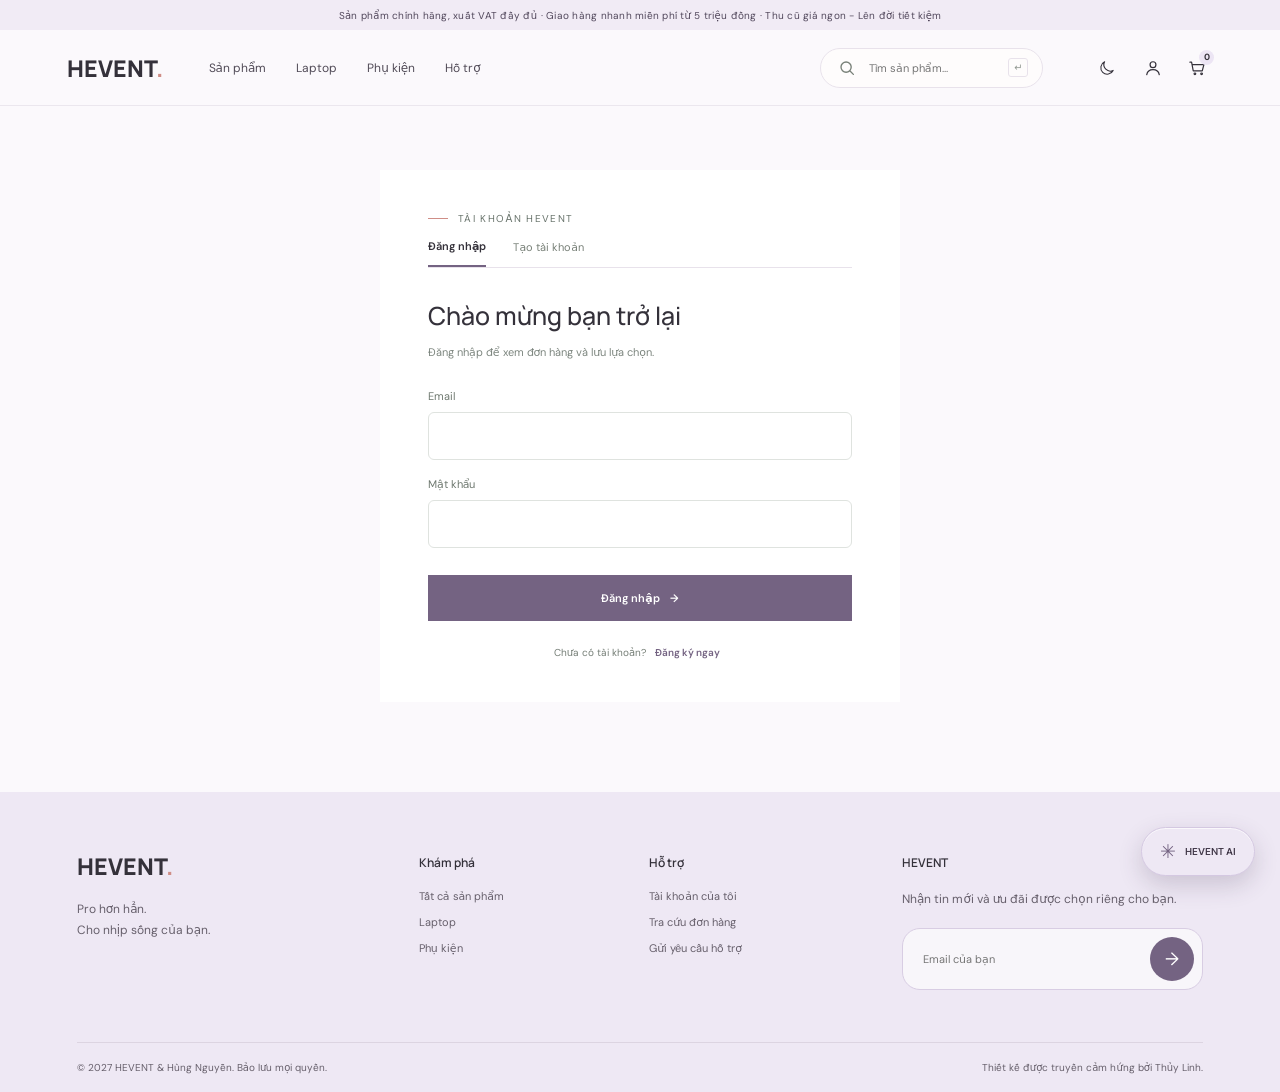
==== commit f8f7d4cd: "thay đổi core hoạt động sửa lỗi, cải thiện UI, thêm chức năng và chuẩn bị đi ngủ" ====
--- a/account.html
+++ b/account.html
@@ -3,18 +3,20 @@
 <head>
   <meta charset="utf-8">
   <meta name="viewport" content="width=device-width, initial-scale=1">
-  <meta name="theme-color" content="#f6f6f3">
+  <meta name="theme-color" content="#fbf9fc">
   <meta name="description" content="HEVENT - công nghệ chọn lọc, trải nghiệm khác biệt.">
   <title>HEVENT | Tài khoản</title>
+  <script src="js/theme.js"></script>
   <link rel="preconnect" href="https://fonts.googleapis.com">
   <link rel="preconnect" href="https://fonts.gstatic.com" crossorigin>
   <link href="https://fonts.googleapis.com/css2?family=DM+Sans:wght@400;500;600;700&family=Manrope:wght@400;500;600;700;800&display=swap" rel="stylesheet">
   <link rel="stylesheet" href="styles.css">
   <link rel="stylesheet" href="mobile.css">
   <link rel="stylesheet" href="admin.css">
+  <link rel="stylesheet" href="pastel-theme.css">
 </head>
 <body>
-  <div class="announcement">Trải nghiệm công nghệ mới · Giao hàng miễn phí từ 5 triệu đồng</div>
+  <div class="announcement">Sản phẩm chính hãng, xuất VAT đầy đủ · Giao hàng nhanh miễn phí từ 5 triệu đồng ·  Thu cũ giá ngon - Lên đời tiết kiệm</div>
   <header class="site-header">
     <a class="brand" href="#home" aria-label="HEVENT trang chủ">HEVENT<span>.</span></a>
     <nav class="main-nav" aria-label="Điều hướng chính">
@@ -24,11 +26,17 @@
       <a href="#support">Hỗ trợ</a>
     </nav>
     <form class="header-search" id="search-form" role="search">
-      <span aria-hidden="true">⌕</span>
+      <button class="search-toggle" id="search-toggle" type="button" aria-label="Mở tìm kiếm" aria-expanded="false" title="Tìm kiếm">
+        <svg viewBox="0 0 24 24" aria-hidden="true"><circle cx="10.8" cy="10.8" r="6.8"/><path d="m16 16 4.5 4.5"/></svg>
+      </button>
       <input id="search-input" placeholder="Tìm sản phẩm..." aria-label="Tìm sản phẩm">
       <kbd>↵</kbd>
     </form>
     <div class="header-actions">
+      <button class="icon-button theme-toggle" id="theme-toggle" type="button" title="Chuyển sang giao diện tối" aria-label="Chuyển sang giao diện tối">
+        <svg class="theme-icon-moon" viewBox="0 0 24 24" aria-hidden="true"><path d="M20.2 15.2A8.5 8.5 0 0 1 8.8 3.8 8.6 8.6 0 1 0 20.2 15.2Z" /></svg>
+        <svg class="theme-icon-sun" viewBox="0 0 24 24" aria-hidden="true"><circle cx="12" cy="12" r="4" /><path d="M12 2v2m0 16v2M4.93 4.93l1.42 1.42m11.3 11.3 1.42 1.42M2 12h2m16 0h2M4.93 19.07l1.42-1.42m11.3-11.3 1.42-1.42" /></svg>
+      </button>
       <button class="icon-button" id="account-link" title="Tài khoản" aria-label="Tài khoản">
         <svg viewBox="0 0 24 24" aria-hidden="true">
           <circle cx="12" cy="8" r="3.5" />
@@ -55,7 +63,7 @@
     <div class="footer-main">
       <div class="footer-brand">
         <a class="brand" href="#home">HEVENT<span>.</span></a>
-        <p>Công nghệ chọn lọc.<br>Thiết kế cho nhịp sống của bạn.</p>
+        <p>Pro hơn hẳn.<br>Cho nhịp sống của bạn.</p>
       </div>
       <div>
         <h3>Khám phá</h3>
@@ -70,7 +78,7 @@
         <a href="#support-request">Gửi yêu cầu hỗ trợ</a>
       </div>
       <div class="newsletter">
-        <h3>Ở lại cùng HEVENT</h3>
+        <h3>HEVENT</h3>
         <p>Nhận tin mới và ưu đãi được chọn riêng cho bạn.</p>
         <form id="newsletter-form">
           <input type="email" placeholder="Email của bạn" aria-label="Email nhận tin" required>
@@ -80,8 +88,8 @@
       </div>
     </div>
     <div class="footer-bottom">
-      <span>© 2026 HEVENT. Bảo lưu mọi quyền.</span>
-      <span>Thiết kế với sự quan tâm đến từng chi tiết.</span>
+      <span>© 2027 HEVENT &amp; Hùng Nguyễn. Bảo lưu mọi quyền.</span>
+      <span>Thiết kế được truyền cảm hứng bởi Thủy Linh.</span>
     </div>
   </footer>
   <button class="chat-launcher" id="chat-launcher" aria-label="Mở trợ lý HEVENT">
--- a/styles.css
+++ b/styles.css
@@ -8,8 +8,8 @@
   --green: #1d4739;
   --orange: #ed7553;
   --blue: #dce9f0;
-  --font: 'DM Sans',sans-serif;
-  --display: 'Manrope',sans-serif
+  --font: "DM Sans", -apple-system, BlinkMacSystemFont, system-ui, "Segoe UI", Roboto, "Helvetica Neue", Arial, "Noto Sans", "Liberation Sans", sans-serif;
+  --display: "Manrope", "DM Sans", -apple-system, BlinkMacSystemFont, system-ui, "Segoe UI", Roboto, "Helvetica Neue", Arial, "Noto Sans", "Liberation Sans", sans-serif
 }
 * {
   box-sizing: border-box
@@ -95,10 +95,25 @@
   min-width: 210px;
   background: rgba(255,255,255,.55)
 }
-.header-search>span {
-  font-size: 21px;
-  line-height: 1;
-  color: #788078
+.search-toggle {
+  width: 24px;
+  height: 24px;
+  flex: 0 0 24px;
+  display: grid;
+  place-items: center;
+  padding: 0;
+  border: 0;
+  background: transparent;
+  color: #788078;
+  cursor: pointer
+}
+.search-toggle svg {
+  width: 18px;
+  height: 18px;
+  fill: none;
+  stroke: currentColor;
+  stroke-width: 1.8;
+  stroke-linecap: round
 }
 .header-search input {
   width: 100%;
@@ -846,14 +861,18 @@
   gap: 9px
 }
 .color-dot {
-  border: 1px solid #dfe2de;
-  background: white;
+  border: 1px solid var(--line);
+  background: var(--white);
+  color: var(--ink);
   padding: 5px 9px;
   font-size: 10px;
   cursor: pointer
 }
 .color-dot.active {
-  border-color: #445f43
+  border-color: var(--accent);
+  background: var(--accent-soft);
+  color: var(--accent);
+  box-shadow: 0 0 0 2px rgba(116,98,130,.12)
 }
 .detail-actions {
   display: flex;
@@ -1142,9 +1161,11 @@
   gap: 34px
 }
 .account-nav {
-  background: white;
+  background: var(--white);
   padding: 13px;
-  height: max-content
+  height: max-content;
+  border: 1px solid var(--line);
+  border-radius: 6px
 }
 .account-nav button {
   width: 100%;
@@ -1162,8 +1183,10 @@
   font-weight: 600
 }
 .account-panel {
-  background: white;
-  padding: 27px
+  background: var(--white);
+  padding: 27px;
+  border: 1px solid var(--line);
+  border-radius: 6px
 }
 .account-panel h2 {
   font: 600 16px var(--display)
@@ -1264,7 +1287,8 @@
 }
 .admin-stat {
   padding: 16px;
-  background: white
+  background: var(--white);
+  border: 1px solid var(--line)
 }
 .admin-stat small {
   font-size: 9px;
@@ -1280,8 +1304,10 @@
   color: #64804f
 }
 .admin-table-wrap {
-  background: white;
-  overflow: auto
+  background: var(--white);
+  overflow: auto;
+  border: 1px solid var(--line);
+  border-radius: 6px
 }
 .admin-toolbar {
   display: flex;
@@ -1331,7 +1357,8 @@
 }
 .admin-select {
   border: 1px solid var(--line);
-  background: white;
+  background: var(--white);
+  color: var(--ink);
   padding: 7px;
   font-size: 9px
 }
@@ -1341,15 +1368,18 @@
   gap: 12px
 }
 .admin-category {
-  background: white;
-  padding: 18px
+  background: var(--white);
+  color: var(--ink);
+  padding: 18px;
+  border: 1px solid var(--line);
+  border-radius: 6px
 }
 .admin-category strong {
   font: 600 13px var(--display)
 }
 .admin-category span {
   display: block;
-  color: #7a837a;
+  color: var(--muted);
   font-size: 10px;
   margin-top: 7px
 }
@@ -1363,7 +1393,10 @@
   padding: 20px
 }
 .modal {
-  background: white;
+  background: var(--white);
+  color: var(--ink);
+  border: 1px solid var(--line);
+  border-radius: 6px;
   width: min(560px,100%);
   max-height: 90vh;
   overflow: auto;
@@ -1399,7 +1432,10 @@
 .compare-product {
   text-align: center;
   padding: 12px;
-  background: #f5f6f3
+  background: var(--paper);
+  color: var(--ink);
+  border: 1px solid var(--line);
+  border-radius: 4px
 }
 .compare-product img {
   width: 100%;
@@ -1713,9 +1749,6 @@
   .header-search input,.header-search kbd {
     display: none
   }
-  .header-search>span {
-    font-size: 23px
-  }
   .header-actions {
     gap: 5px
   }
--- a/mobile.css
+++ b/mobile.css
@@ -1,16 +1,19 @@
 @media (max-width: 700px) {
   .header-search.search-open {
     position: absolute;
-    left: 16px;
-    right: 122px;
+    left: 112px;
+    right: 18px;
     width: auto;
     min-width: 0;
-    height: 36px;
+    height: 38px;
     justify-content: flex-start;
-    padding: 0 9px;
+    padding: 0 10px;
     border: 1px solid var(--line);
     background: var(--paper);
     z-index: 25;
+  }
+  .site-header.search-active .header-actions {
+    visibility: hidden;
   }
   .header-search.search-open input {
     display: block;
@@ -18,4 +21,12 @@
   .header-search.search-open kbd {
     display: none;
   }
+  .search-toggle[aria-expanded="true"]::before {
+    content: "×";
+    font-size: 24px;
+    line-height: 1;
+  }
+  .search-toggle[aria-expanded="true"] svg {
+    display: none;
+  }
 }
--- a/pastel-theme.css
+++ b/pastel-theme.css
@@ -0,0 +1,1391 @@
+:root {
+  --ink: #34313a;
+  --muted: #77717d;
+  --line: #e8e2eb;
+  --paper: #fbf9fc;
+  --white: #fffefd;
+  --lime: #ece5f4;
+  --green: #746382;
+  --orange: #cf8e87;
+  --blue: #e4edf1;
+  --accent: #746382;
+  --accent-soft: #eee8f4;
+  --peach: #f5e6df;
+  --sage: #e8efe9;
+  --hero-surface: #fcfaf8;
+  --hero-blob-peach: #f5e6df;
+  --hero-blob-lilac: #eee8f4;
+  --hero-blob-sage: #e8efe9;
+  --font: "DM Sans", -apple-system, BlinkMacSystemFont, system-ui, "Segoe UI", Roboto, "Helvetica Neue", Arial, "Noto Sans", "Liberation Sans", sans-serif;
+  --display: "Manrope", "DM Sans", -apple-system, BlinkMacSystemFont, system-ui, "Segoe UI", Roboto, "Helvetica Neue", Arial, "Noto Sans", "Liberation Sans", sans-serif;
+}
+
+body {
+  background: var(--paper);
+  color: var(--ink);
+}
+
+:root.theme-transitioning,
+:root.theme-transitioning body,
+:root.theme-transitioning body * {
+  transition: background-color .36s ease, color .36s ease, border-color .36s ease,
+    box-shadow .36s ease, fill .36s ease, stroke .36s ease;
+}
+
+@media (prefers-reduced-motion: reduce) {
+  :root.theme-transitioning,
+  :root.theme-transitioning body,
+  :root.theme-transitioning body * {
+    transition: none;
+  }
+}
+
+.announcement {
+  background: #f1ebf5;
+  color: #51475b;
+}
+
+.site-header {
+  background: rgba(251,249,252,.96);
+  border-bottom-color: rgba(116,98,130,.12);
+}
+
+.main-nav a {
+  color: #514b57;
+}
+
+.main-nav a:hover,
+.text-link:hover,
+.auth-switch button,
+.table-action {
+  color: var(--accent);
+}
+
+.header-search {
+  background: rgba(255,254,253,.78);
+}
+
+.hero {
+  max-width: none;
+  margin: 0;
+  padding: 0;
+}
+
+.hero-grid {
+  position: relative;
+  isolation: isolate;
+  overflow: hidden;
+  min-height: 570px;
+  grid-template-columns: minmax(0,.94fr) minmax(0,1.06fr);
+  align-items: center;
+  gap: clamp(32px,5vw,76px);
+  padding: 42px max(5vw,calc((100vw - 1240px)/2)) 62px;
+  background: radial-gradient(ellipse 28% 32% at 96% 110%, var(--hero-blob-sage) 0 98%, transparent 100%), var(--hero-surface);
+}
+
+.hero-grid::before {
+  position: absolute;
+  left: -10%;
+  bottom: -58%;
+  z-index: 0;
+  width: 52%;
+  height: 95%;
+  border-radius: 52% 48% 0 0 / 34% 36% 0 0;
+  background: var(--hero-blob-peach);
+  content: "";
+  opacity: .88;
+  pointer-events: none;
+  transform: rotate(14deg);
+}
+
+.hero-grid::after {
+  position: absolute;
+  top: -52%;
+  right: -12%;
+  z-index: 0;
+  width: 48%;
+  height: 112%;
+  border-radius: 50%;
+  background: var(--hero-blob-lilac);
+  content: "";
+  opacity: .88;
+  pointer-events: none;
+}
+
+.hero-copy {
+  padding: 0 0 18px;
+  z-index: 2;
+}
+
+.hero-copy .eyebrow {
+  color: #756b80;
+}
+
+.hero h1 {
+  font-size: 68px;
+  font-weight: 700;
+  max-width: 560px;
+}
+
+.hero h1 em {
+  color: var(--accent);
+}
+
+.hero-copy>p {
+  color: #716b75;
+  max-width: 430px;
+}
+
+.hero-photo {
+  position: absolute;
+  inset: 0 0 0 42%;
+  z-index: 1;
+  width: auto;
+  height: auto;
+  min-height: 0;
+  border-radius: 0;
+  background-color: transparent;
+  background-image: none;
+  background-position: center 49%;
+}
+
+.hero-slide-image {
+  position: absolute;
+  inset: 0;
+  z-index: 0;
+  width: 100%;
+  height: 100%;
+  border-radius: 0;
+  object-fit: cover;
+  object-position: center 49%;
+  -webkit-mask-image: linear-gradient(90deg, transparent 0%, rgba(0, 0, 0, .16) 18%, #000 49%);
+  mask-image: linear-gradient(90deg, transparent 0%, rgba(0, 0, 0, .16) 18%, #000 49%);
+}
+
+.hero-slide-image.is-entering {
+  animation: hero-image-enter .55s ease-out both;
+}
+
+@keyframes hero-image-enter {
+  from {
+    opacity: .65;
+    transform: scale(1.015);
+  }
+
+  to {
+    opacity: 1;
+    transform: scale(1);
+  }
+}
+
+.hero-photo:after {
+  display: none;
+}
+
+.hero-note {
+  z-index: 2;
+  right: 20px;
+  bottom: 20px;
+  background: rgba(255,254,253,.94);
+  color: #34313a;
+  border: 1px solid rgba(116, 98, 130, .16);
+  border-radius: 12px;
+  box-shadow: 0 8px 22px rgba(43, 35, 50, .12);
+}
+
+.hero-note span {
+  color: #716b75;
+}
+
+.hero-dots {
+  position: relative;
+  z-index: 2;
+  width: max-content;
+  margin-top: 24px;
+  display: flex;
+  align-items: center;
+  gap: 8px;
+  padding: 9px 11px;
+  border: 1px solid rgba(116, 98, 130, .48);
+  border-radius: 24px;
+  background: rgba(255, 254, 253, .58);
+  backdrop-filter: blur(10px);
+  box-shadow: 0 3px 12px rgba(43, 35, 50, .12);
+}
+
+.hero-dots button {
+  width: 9px;
+  height: 9px;
+  flex: 0 0 9px;
+  padding: 0;
+  border: 1px solid #746382;
+  border-radius: 50%;
+  background: transparent;
+  cursor: pointer;
+  transition: background .2s, box-shadow .2s, transform .2s;
+}
+
+.hero-dots button.active {
+  background: #746382;
+  box-shadow: 0 0 0 3px rgba(116, 98, 130, .17);
+}
+
+.hero-dots button:focus-visible {
+  outline: 2px solid #746382;
+  outline-offset: 3px;
+}
+
+.hero-index {
+  position: static;
+  margin-top: 24px;
+  color: #625c67;
+}
+
+.hero-index b {
+  color: var(--ink);
+}
+
+.circle-button {
+  border-color: #d8cfdf;
+  background: rgba(255,254,253,.65);
+}
+
+.perks {
+  max-width: none;
+  margin: 0;
+  padding: 25px max(5vw,calc((100vw - 1240px)/2));
+  background: #f2eff5;
+  border-bottom-color: transparent;
+}
+
+.site-footer {
+  background: #eee8f4;
+  color: #34313a;
+}
+
+.site-footer .brand {
+  color: #34313a;
+}
+
+.footer-brand p,
+.newsletter p,
+.site-footer .footer-main>div:not(:first-child)>a,
+.footer-bottom {
+  color: #665f6b;
+}
+
+.newsletter form,
+.footer-bottom {
+  border-color: #dcd4e1;
+}
+
+.newsletter input {
+  color: #34313a;
+}
+
+.newsletter button,
+.newsletter small {
+  color: var(--accent);
+}
+
+.newsletter form {
+  min-height: 62px;
+  display: flex;
+  align-items: center;
+  gap: 8px;
+  margin-top: 18px;
+  padding: 7px 8px 7px 18px;
+  border: 1px solid #d8cde3;
+  border-radius: 18px;
+  background: rgba(255, 255, 255, .62);
+  transition: border-color .2s, box-shadow .2s, background .2s;
+}
+
+.newsletter form:focus-within {
+  border-color: #a996bd;
+  box-shadow: 0 0 0 3px rgba(116, 98, 130, .12);
+}
+
+.newsletter input {
+  width: auto;
+  min-width: 0;
+  height: 44px;
+  flex: 1;
+  padding: 0 2px;
+  border: 0;
+  outline: 0;
+  background: transparent;
+  line-height: 1.4;
+}
+
+.newsletter button {
+  width: 44px;
+  height: 44px;
+  flex: 0 0 44px;
+  display: grid;
+  place-items: center;
+  padding: 0;
+  border: 0;
+  border-radius: 50%;
+  background: var(--accent);
+  color: #fff;
+  line-height: 1;
+  font-size: 18px;
+  transition: transform .2s, background .2s;
+}
+
+.newsletter button:hover {
+  transform: translateX(2px);
+  background: #665573;
+}
+
+.perk-symbol,
+.benefit-list b {
+  color: #78668c;
+}
+
+.perk,
+.perk:last-child {
+  border-color: #e3dce8;
+}
+
+.button-dark {
+  background: var(--accent);
+  color: #fff;
+}
+
+.hero-copy>.button {
+  min-height: 44px;
+  padding: 0 24px;
+  border-radius: 24px;
+}
+
+.button-dark:hover {
+  background: #665573;
+}
+
+.button-lime,
+.product-tag {
+  background: #ece5f4;
+  color: #584766;
+}
+
+.button-lime {
+  border-color: #e1d7eb;
+}
+
+.category-tile:nth-child(2) {
+  background: #e8efe9;
+}
+
+.category-tile:nth-child(3) {
+  background: #e5edf1;
+}
+
+.category-tile:nth-child(4) {
+  background: #f5e8e2;
+}
+
+.category-tile:nth-child(5) {
+  background: #efebf4;
+}
+
+.category-tile::before {
+  display: none;
+}
+
+.category-icon {
+  position: absolute;
+  top: 16px;
+  right: 16px;
+  width: 58px;
+  height: 58px;
+  padding: 12px;
+  color: #665276;
+  background: rgba(255, 255, 255, .78);
+  border: 1px solid rgba(116, 98, 130, .15);
+  border-radius: 17px;
+  stroke: currentColor;
+  opacity: 1;
+  transition: transform .2s, background .2s;
+}
+
+.category-tile:hover .category-icon {
+  transform: translateY(-2px);
+  background: #fff;
+}
+
+.chip.active,
+.chip:hover {
+  background: var(--accent);
+  border-color: var(--accent);
+  color: #fff;
+}
+
+.product-compare input,
+.filter-option input {
+  accent-color: var(--accent);
+}
+
+.add-small:hover {
+  background: #e8dfef;
+}
+
+.editorial-band {
+  background: #eef1ed;
+}
+
+.quote-band {
+  background: var(--blue);
+}
+
+.detail-thumb.selected,
+.color-dot.active {
+  border-color: var(--accent);
+}
+
+.detail-copy .product-brand {
+  color: var(--accent);
+}
+
+.benefit-list span {
+  color: #665f6b;
+}
+
+.auth-switch button:hover,
+.table-action:hover {
+  color: #554565;
+}
+
+.account-nav button.active {
+  background: #eee8f4;
+  color: #51435f;
+}
+
+.status {
+  background: #e8efe9;
+  color: #4f6858;
+}
+
+.admin-side {
+  background: #eee8f4;
+  color: #403747;
+  border: 1px solid #e5ddeb;
+}
+
+.admin-side .brand {
+  color: #34313a;
+}
+
+.admin-side>small {
+  color: #786f80;
+}
+
+.admin-side button {
+  color: #5d5664;
+}
+
+.admin-side button.active,
+.admin-side button:hover {
+  background: #dfd5e9;
+  color: #3e3348;
+}
+
+.admin-stat span {
+  color: #637a6b;
+}
+
+.table-action {
+  color: var(--accent);
+}
+
+.toast {
+  background: #665573;
+  color: #fff;
+}
+
+.chat-launcher,
+.chat-head {
+  background: #eee8f4;
+  color: #403747;
+}
+
+.chat-launcher {
+  z-index: 55;
+  border: 1px solid #d4c8e1;
+  box-shadow: 0 9px 24px rgba(64, 48, 78, .2), inset 0 1px 0 rgba(255, 255, 255, .7);
+  transition: transform .2s, box-shadow .2s, border-color .2s;
+}
+
+.chat-launcher:hover {
+  transform: translateY(-3px);
+  border-color: #b8a6ca;
+  box-shadow: 0 13px 28px rgba(64, 48, 78, .25), inset 0 1px 0 rgba(255, 255, 255, .8);
+}
+
+.chat-launcher:focus-visible {
+  outline: 3px solid rgba(116, 98, 130, .3);
+  outline-offset: 3px;
+}
+
+.chat-spark {
+  color: #746382;
+}
+
+.chat-avatar {
+  background: #ded3e8;
+  color: #584766;
+}
+
+.chat-head small i {
+  background: #94b29e;
+}
+
+.chat-prompts button {
+  border-color: #dfd6e6;
+  color: #655675;
+}
+
+.chat-prompts button:hover,
+.user-message {
+  background: #eee8f4;
+}
+
+.chat-ticket-link {
+  color: #706678;
+}
+
+.chat-head small,
+.chat-head p {
+  color: #706678;
+}
+
+.chat-head .icon-button {
+  color: #403747;
+}
+
+.chat-panel {
+  background: #fcfafc;
+  border-color: #e5ddeb;
+}
+
+.user-message {
+  background: #e8e1ef;
+  color: #403747;
+}
+
+.chat-input button {
+  color: var(--accent);
+}
+
+.header-search {
+  min-height: 40px;
+  border-radius: 24px;
+  padding: 0 14px;
+  transition: border-color .2s, box-shadow .2s, background .2s;
+}
+
+.header-search:focus-within {
+  border-color: #c9bbd8;
+  box-shadow: 0 0 0 3px rgba(116, 98, 130, .1);
+}
+
+.theme-toggle {
+  width: 36px;
+  height: 36px;
+  flex: 0 0 36px;
+  border: 1px solid transparent;
+  border-radius: 50%;
+  transition: background .2s, border-color .2s;
+}
+
+.theme-toggle:hover {
+  background: var(--accent-soft);
+  border-color: var(--line);
+}
+
+.theme-toggle svg {
+  width: 18px;
+  height: 18px;
+}
+
+.theme-icon-sun {
+  display: none;
+}
+
+.products-section .section-heading {
+  margin-bottom: 25px;
+}
+
+.products-section .product-toolbar {
+  gap: 10px;
+  margin-bottom: 18px;
+  flex-wrap: wrap;
+}
+
+.products-section .product-grid {
+  column-gap: 16px;
+  row-gap: 22px;
+}
+
+.page-shell {
+  margin-top: 64px;
+}
+
+.page-heading {
+  margin-bottom: 36px;
+}
+
+.page-heading .eyebrow {
+  margin-bottom: 15px;
+}
+
+.catalog-layout {
+  column-gap: 42px;
+  row-gap: 26px;
+}
+
+.cart-layout {
+  column-gap: 56px;
+}
+
+.cart-row {
+  gap: 22px;
+  padding-top: 19px;
+  padding-bottom: 19px;
+}
+
+.form-grid {
+  column-gap: 20px;
+  row-gap: 8px;
+}
+
+.field {
+  gap: 9px;
+  margin-bottom: 15px;
+}
+
+.payment-option {
+  margin: 11px 0;
+  padding: 15px;
+}
+
+.account-layout {
+  gap: 42px;
+}
+
+.account-panel {
+  padding: 32px;
+}
+
+.admin-shell {
+  gap: 32px;
+  margin-top: 44px;
+}
+
+.admin-heading {
+  margin-bottom: 27px;
+}
+
+.admin-stats {
+  gap: 16px;
+  margin-bottom: 24px;
+}
+
+.auth-wrap {
+  max-width: 520px;
+  padding: 42px 48px;
+}
+
+.auth-tabs {
+  gap: 27px;
+  margin-bottom: 32px;
+}
+
+.auth-wrap > .eyebrow {
+  margin-bottom: 14px;
+}
+
+.auth-wrap h1 {
+  line-height: 1.3;
+  margin: 0 0 10px;
+}
+
+.auth-wrap > p {
+  line-height: 1.65;
+  margin: 0 0 28px;
+}
+
+.auth-wrap .field {
+  gap: 9px;
+  margin-bottom: 17px;
+}
+
+.auth-wrap .field label {
+  font-size: 11px;
+}
+
+.auth-wrap .field input,
+.auth-wrap .field select {
+  min-height: 48px;
+  padding: 12px 14px;
+  border-radius: 6px;
+}
+
+.auth-wrap .button {
+  min-height: 46px;
+  margin-top: 10px;
+}
+
+.auth-switch {
+  margin-top: 24px;
+}
+
+@media (max-width: 700px) {
+  .header-search {
+    min-height: 36px;
+    padding: 0;
+  }
+
+  .header-search.search-open {
+    padding: 0 10px;
+    border-radius: 20px;
+  }
+
+  .theme-toggle {
+    width: 32px;
+    height: 32px;
+    flex-basis: 32px;
+  }
+
+  .products-section .section-heading {
+    margin-bottom: 20px;
+  }
+
+  .products-section .product-toolbar {
+    flex-wrap: nowrap;
+    margin-bottom: 14px;
+  }
+
+  .products-section .product-grid {
+    column-gap: 10px;
+    row-gap: 16px;
+  }
+
+  .auth-wrap {
+    padding: 32px 24px;
+  }
+
+  .page-shell {
+    margin: 42px 16px 0;
+  }
+
+  .page-heading {
+    margin-bottom: 28px;
+  }
+
+  .catalog-layout {
+    column-gap: 22px;
+    row-gap: 20px;
+  }
+
+  .cart-layout {
+    column-gap: 0;
+    row-gap: 26px;
+  }
+
+  .cart-row {
+    gap: 12px;
+    padding-top: 15px;
+    padding-bottom: 15px;
+  }
+
+  .form-grid {
+    column-gap: 0;
+    row-gap: 2px;
+  }
+
+  .account-layout {
+    gap: 18px;
+  }
+
+  .account-panel {
+    padding: 22px;
+  }
+
+  .admin-shell {
+    gap: 22px;
+    margin-top: 34px;
+  }
+
+  .admin-heading {
+    margin-bottom: 22px;
+  }
+
+  .admin-stats {
+    gap: 10px;
+    margin-bottom: 18px;
+  }
+
+  .auth-tabs {
+    margin-bottom: 27px;
+  }
+}
+
+@media (max-width: 700px) {
+  .catalog-side {
+    display: grid;
+    grid-template-columns: minmax(0, 1fr);
+    gap: 24px;
+    overflow: visible;
+    padding: 0;
+    margin: 0 0 16px;
+  }
+
+  .filter-group.filter-rail {
+    width: 100%;
+    min-width: 0;
+    overflow: hidden;
+  }
+
+  .filter-group.filter-rail h3,
+  .filter-price h3 {
+    display: block;
+    margin: 0 0 8px;
+    color: var(--muted);
+    font-size: 10px;
+  }
+
+  .filter-options {
+    display: flex;
+    gap: 18px;
+    width: 100%;
+    overflow-x: auto;
+    overscroll-behavior-x: contain;
+    padding: 8px 12px 14px;
+    scrollbar-width: none;
+    -webkit-overflow-scrolling: touch;
+    scroll-snap-type: x proximity;
+  }
+
+  .filter-options::-webkit-scrollbar {
+    display: none;
+  }
+
+  .filter-group.filter-rail .filter-option {
+    display: flex;
+    flex: 0 0 auto;
+    align-items: center;
+    gap: 6px;
+    min-height: 36px;
+    margin: 0;
+    padding: 8px 12px;
+    border: 1px solid var(--line);
+    border-radius: 999px;
+    background: var(--white);
+    color: var(--ink);
+    font-size: 11px;
+    line-height: 1.2;
+    scroll-snap-align: start;
+    transition: background-color .18s ease, border-color .18s ease, box-shadow .18s ease, color .18s ease;
+  }
+
+  .filter-group.filter-rail .filter-option input {
+    display: none;
+  }
+
+  .filter-group.filter-rail .filter-option .filter-label {
+    display: inline;
+    margin-left: 0;
+  }
+
+  .filter-group.filter-rail .filter-option .filter-count {
+    display: inline;
+    margin-left: 0;
+    color: var(--muted);
+    font-size: 10px;
+  }
+
+  .filter-group.filter-rail .filter-option.is-selected {
+    border-color: var(--accent);
+    background: var(--accent-soft);
+    color: var(--accent);
+    box-shadow: 0 0 0 1px rgba(116, 99, 132, .12), 0 3px 9px rgba(116, 99, 132, .16);
+  }
+
+  .filter-group.filter-rail .filter-option.is-selected .filter-count {
+    color: inherit;
+    opacity: .78;
+  }
+
+  .filter-group.filter-rail .filter-option .filter-count {
+    display: none;
+  }
+
+  .filter-group.filter-rail .filter-option:focus-within {
+    outline: 2px solid var(--accent);
+    outline-offset: 2px;
+  }
+
+  .filter-price {
+    display: grid;
+    grid-template-columns: max-content minmax(0, 1fr);
+    align-items: center;
+    gap: 8px 12px;
+    padding: 0;
+    border: 0;
+  }
+
+  .filter-price h3 {
+    margin: 0;
+  }
+
+  .filter-price .range-wrap {
+    display: grid;
+    grid-template-columns: minmax(0, 1fr) max-content;
+    align-items: center;
+    gap: 8px;
+    min-width: 0;
+  }
+
+  .filter-price .range-wrap input {
+    display: block;
+    grid-column: 1;
+  }
+
+  .filter-price .range-value {
+    grid-column: 2;
+    margin: 0;
+    white-space: nowrap;
+  }
+}
+
+:root[data-theme="dark"] .filter-group.filter-rail .filter-option.is-selected {
+  box-shadow: 0 0 0 1px rgba(195, 173, 215, .14), 0 3px 10px rgba(195, 173, 215, .18);
+}
+
+.brand-dot {
+  color: var(--orange);
+}
+
+:root[data-theme="dark"] {
+  color-scheme: dark;
+  --ink: #f1edf4;
+  --muted: #b7afbf;
+  --line: #494250;
+  --paper: #211e26;
+  --white: #2b2731;
+  --lime: #494052;
+  --green: #c8b6d8;
+  --orange: #e5a59e;
+  --blue: #303b42;
+  --accent: #c3add7;
+  --accent-soft: #393241;
+  --peach: #493832;
+  --sage: #303c35;
+  --hero-surface: #27232c;
+  --hero-blob-peach: #55404a;
+  --hero-blob-lilac: #50435f;
+  --hero-blob-sage: #3b5147;
+}
+
+:root[data-theme="dark"] body,
+:root[data-theme="dark"] .site-header,
+:root[data-theme="dark"] .main-nav,
+:root[data-theme="dark"] .header-search,
+:root[data-theme="dark"] .auth-wrap,
+:root[data-theme="dark"] .account-nav,
+:root[data-theme="dark"] .account-panel,
+:root[data-theme="dark"] .admin-main,
+:root[data-theme="dark"] .admin-stat,
+:root[data-theme="dark"] .admin-panel,
+:root[data-theme="dark"] .payment-option,
+:root[data-theme="dark"] .empty-state,
+:root[data-theme="dark"] .chat-panel,
+:root[data-theme="dark"] .chat-messages,
+:root[data-theme="dark"] .product-card,
+:root[data-theme="dark"] .catalog-side,
+:root[data-theme="dark"] .summary-box,
+:root[data-theme="dark"] .cart-row,
+:root[data-theme="dark"] .modal,
+:root[data-theme="dark"] .compare-product,
+:root[data-theme="dark"] .admin-category,
+:root[data-theme="dark"] .admin-table-wrap {
+  background-color: #2b2731;
+  color: var(--ink);
+  border-color: var(--line);
+}
+
+:root[data-theme="dark"] .modal-backdrop {
+  background: rgba(8, 6, 12, .72);
+}
+
+:root[data-theme="dark"] .announcement,
+:root[data-theme="dark"] .perks,
+:root[data-theme="dark"] .site-footer,
+:root[data-theme="dark"] .admin-side,
+:root[data-theme="dark"] .chat-head,
+:root[data-theme="dark"] .chat-launcher {
+  background-color: #302a38;
+  color: var(--ink);
+}
+
+:root[data-theme="dark"] .chat-launcher {
+  border-color: #6f607d;
+  box-shadow: 0 10px 28px rgba(0, 0, 0, .42), inset 0 1px 0 rgba(255, 255, 255, .1);
+}
+
+:root[data-theme="dark"] .chat-launcher:hover {
+  border-color: #a18eb4;
+  box-shadow: 0 14px 32px rgba(0, 0, 0, .5), inset 0 1px 0 rgba(255, 255, 255, .14);
+}
+
+:root[data-theme="dark"] .hero-grid {
+  background-color: var(--hero-surface);
+}
+
+:root[data-theme="dark"] .perks {
+  border-bottom-color: #302a38;
+}
+
+:root[data-theme="dark"] .hero-note {
+  background: rgba(48, 42, 56, .96);
+  color: #f1edf4;
+  border-color: #514858;
+  box-shadow: 0 8px 24px rgba(0, 0, 0, .3);
+}
+
+:root[data-theme="dark"] .hero-note span {
+  color: #c1b8ca;
+}
+
+:root[data-theme="dark"] .hero-dots {
+  background: rgba(48, 42, 56, .68);
+  border-color: rgba(195, 173, 215, .58);
+  box-shadow: 0 3px 12px rgba(0, 0, 0, .24);
+}
+
+:root[data-theme="dark"] .hero-dots button {
+  border-color: #c3add7;
+}
+
+:root[data-theme="dark"] .hero-dots button.active {
+  background: #c3add7;
+  box-shadow: 0 0 0 3px rgba(195, 173, 215, .2);
+}
+
+:root[data-theme="dark"] .hero h1,
+:root[data-theme="dark"] .section-heading h2,
+:root[data-theme="dark"] .auth-wrap h1,
+:root[data-theme="dark"] .site-footer .brand,
+:root[data-theme="dark"] .admin-side .brand,
+:root[data-theme="dark"] .main-nav a,
+:root[data-theme="dark"] .text-link,
+:root[data-theme="dark"] .field label,
+:root[data-theme="dark"] .auth-tabs button,
+:root[data-theme="dark"] .admin-side button,
+:root[data-theme="dark"] .admin-side > small,
+:root[data-theme="dark"] .site-footer a,
+:root[data-theme="dark"] .site-footer p,
+:root[data-theme="dark"] .site-footer small {
+  color: var(--ink);
+}
+
+:root[data-theme="dark"] .hero-copy > p,
+:root[data-theme="dark"] .hero-index,
+:root[data-theme="dark"] .section-heading p,
+:root[data-theme="dark"] .auth-wrap > p,
+:root[data-theme="dark"] .auth-switch,
+:root[data-theme="dark"] .footer-bottom,
+:root[data-theme="dark"] .chat-head small,
+:root[data-theme="dark"] .chat-head p,
+:root[data-theme="dark"] .chat-ticket-link {
+  color: #b7afbf;
+}
+
+:root[data-theme="dark"] .header-search,
+:root[data-theme="dark"] .header-search input,
+:root[data-theme="dark"] input,
+:root[data-theme="dark"] select,
+:root[data-theme="dark"] textarea,
+:root[data-theme="dark"] .field input,
+:root[data-theme="dark"] .field select,
+:root[data-theme="dark"] .field textarea,
+:root[data-theme="dark"] .newsletter input,
+:root[data-theme="dark"] .chat-compose input {
+  background-color: #211e26;
+  color: var(--ink);
+  border-color: var(--line);
+}
+
+:root[data-theme="dark"] .search-toggle {
+  color: #c5b8d1;
+}
+
+:root[data-theme="dark"] .newsletter form {
+  background: #211e26;
+  border-color: #514858;
+}
+
+:root[data-theme="dark"] .newsletter form:focus-within {
+  border-color: #a18eb4;
+  box-shadow: 0 0 0 3px rgba(195, 173, 215, .15);
+}
+
+:root[data-theme="dark"] .newsletter input {
+  background: transparent;
+  color: #f1edf4;
+}
+
+:root[data-theme="dark"] .newsletter button {
+  background: #746382;
+  color: #fff;
+}
+
+:root[data-theme="dark"] .newsletter button:hover {
+  background: #8d79a0;
+}
+
+:root[data-theme="dark"] input::placeholder,
+:root[data-theme="dark"] textarea::placeholder,
+:root[data-theme="dark"] .header-search input::placeholder {
+  color: #92899b;
+}
+
+:root[data-theme="dark"] .category-tile,
+:root[data-theme="dark"] .category-tile:nth-child(n),
+:root[data-theme="dark"] .editorial-band,
+:root[data-theme="dark"] .quote-band,
+:root[data-theme="dark"] .account-nav button.active,
+:root[data-theme="dark"] .admin-side button.active,
+:root[data-theme="dark"] .admin-side button:hover,
+:root[data-theme="dark"] .chat-prompts button,
+:root[data-theme="dark"] .user-message,
+:root[data-theme="dark"] .chip.active,
+:root[data-theme="dark"] .chip:hover {
+  background-color: #393241;
+  color: var(--ink);
+}
+
+:root[data-theme="dark"] .chat-panel {
+  border-color: #514858;
+}
+
+:root[data-theme="dark"] .assistant-message {
+  background: #37313d;
+  border-color: #514858;
+  color: #f1edf4;
+}
+
+:root[data-theme="dark"] .chat-compose {
+  background: #211e26;
+  border-color: #514858;
+}
+
+:root[data-theme="dark"] .chat-compose input {
+  background: transparent;
+  color: #f1edf4;
+}
+
+:root[data-theme="dark"] .chat-compose button {
+  background: #746382;
+  color: #fff;
+}
+
+:root[data-theme="dark"] .chat-prompts button {
+  border-color: #62566e;
+}
+
+:root[data-theme="dark"] .chat-head .icon-button {
+  color: #f1edf4;
+}
+
+:root[data-theme="dark"] .chat-day {
+  color: #aaa2b4;
+}
+
+:root[data-theme="dark"] .product-visual,
+:root[data-theme="dark"] .detail-gallery,
+:root[data-theme="dark"] .hero-photo {
+  background-color: transparent;
+}
+
+:root[data-theme="dark"] .table-wrap,
+:root[data-theme="dark"] table,
+:root[data-theme="dark"] th,
+:root[data-theme="dark"] td,
+:root[data-theme="dark"] .admin-table {
+  color: var(--ink);
+  border-color: var(--line);
+}
+
+:root[data-theme="dark"] tr,
+:root[data-theme="dark"] .admin-table thead {
+  border-color: var(--line);
+  background-color: #302a38;
+}
+
+:root[data-theme="dark"] .chat-avatar {
+  background: #494052;
+  color: #f1edf4;
+}
+
+:root[data-theme="dark"] .category-tile .category-icon,
+:root[data-theme="dark"] .category-tile:hover .category-icon {
+  color: #4f405f;
+  background: rgba(245, 239, 250, .94);
+  border-color: rgba(230, 218, 240, .65);
+}
+
+:root[data-theme="dark"] .theme-icon-moon {
+  display: none;
+}
+
+:root[data-theme="dark"] .theme-icon-sun {
+  display: block;
+}
+
+@media (max-width: 980px) {
+  .hero-grid {
+    min-height: 500px;
+    padding: 38px 5vw 58px;
+    gap: 32px;
+  }
+
+  .hero h1 {
+    font-size: 52px;
+  }
+
+  .hero-photo {
+    height: auto;
+  }
+
+  .hero-index {
+    left: 5vw;
+  }
+
+  .perks {
+    padding-left: 5vw;
+    padding-right: 5vw;
+  }
+}
+
+@media (max-width: 700px) {
+  .announcement {
+    background: #f1ebf5;
+    height: auto;
+    min-height: 27px;
+    padding: 5px 12px;
+    line-height: 1.4;
+  }
+
+  .hero {
+    padding: 0;
+  }
+
+  .hero-grid {
+    grid-template-columns: minmax(0,1fr);
+    gap: 0;
+    min-height: 0;
+    padding: 0 18px 16px;
+  }
+
+  .hero-grid::before {
+    left: -28%;
+    bottom: -10%;
+    width: 88%;
+    height: 44%;
+  }
+
+  .hero-grid::after {
+    top: -18%;
+    right: -46%;
+    width: 88%;
+    height: 58%;
+  }
+
+  .hero-photo {
+    position: relative;
+    inset: auto;
+    grid-row: 1;
+    width: 100%;
+    height: 270px;
+    min-height: 0;
+    z-index: 2;
+    margin: 18px 0 0;
+    border-radius: 0;
+  }
+
+  .hero-slide-image {
+    -webkit-mask-image: linear-gradient(180deg, #000 0%, #000 72%, transparent 100%);
+    mask-image: linear-gradient(180deg, #000 0%, #000 72%, transparent 100%);
+  }
+
+  .hero-dots {
+    margin-top: 18px;
+    gap: 7px;
+    padding: 8px 9px;
+  }
+
+  .hero-dots button {
+    width: 8px;
+    height: 8px;
+    flex-basis: 8px;
+  }
+
+  .hero-copy {
+    grid-row: 2;
+    padding: 30px 7px 48px;
+  }
+
+  .hero h1 {
+    font-size: 43px;
+    margin: 16px 0 12px;
+  }
+
+  .hero-copy>p {
+    font-size: 12px;
+  }
+
+  .hero-index,
+  .hero-arrow {
+    display: none;
+  }
+
+  .hero-note {
+    right: 10px;
+    bottom: 10px;
+    min-width: 140px;
+    padding: 11px 13px;
+    border-radius: 10px;
+  }
+
+  .perks {
+    padding: 12px 16px;
+    background: #f2eff5;
+  }
+
+  .chat-launcher {
+    width: 48px;
+    height: 48px;
+    padding: 0;
+    justify-content: center;
+    gap: 0;
+    border-radius: 50%;
+    font-size: 0;
+  }
+
+  .perk:nth-child(odd) {
+    border-right: 1px solid #e3dce8;
+  }
+
+  .category-icon {
+    top: 11px;
+    right: 11px;
+    width: 46px;
+    height: 46px;
+    padding: 9px;
+    border-radius: 14px;
+  }
+
+}
